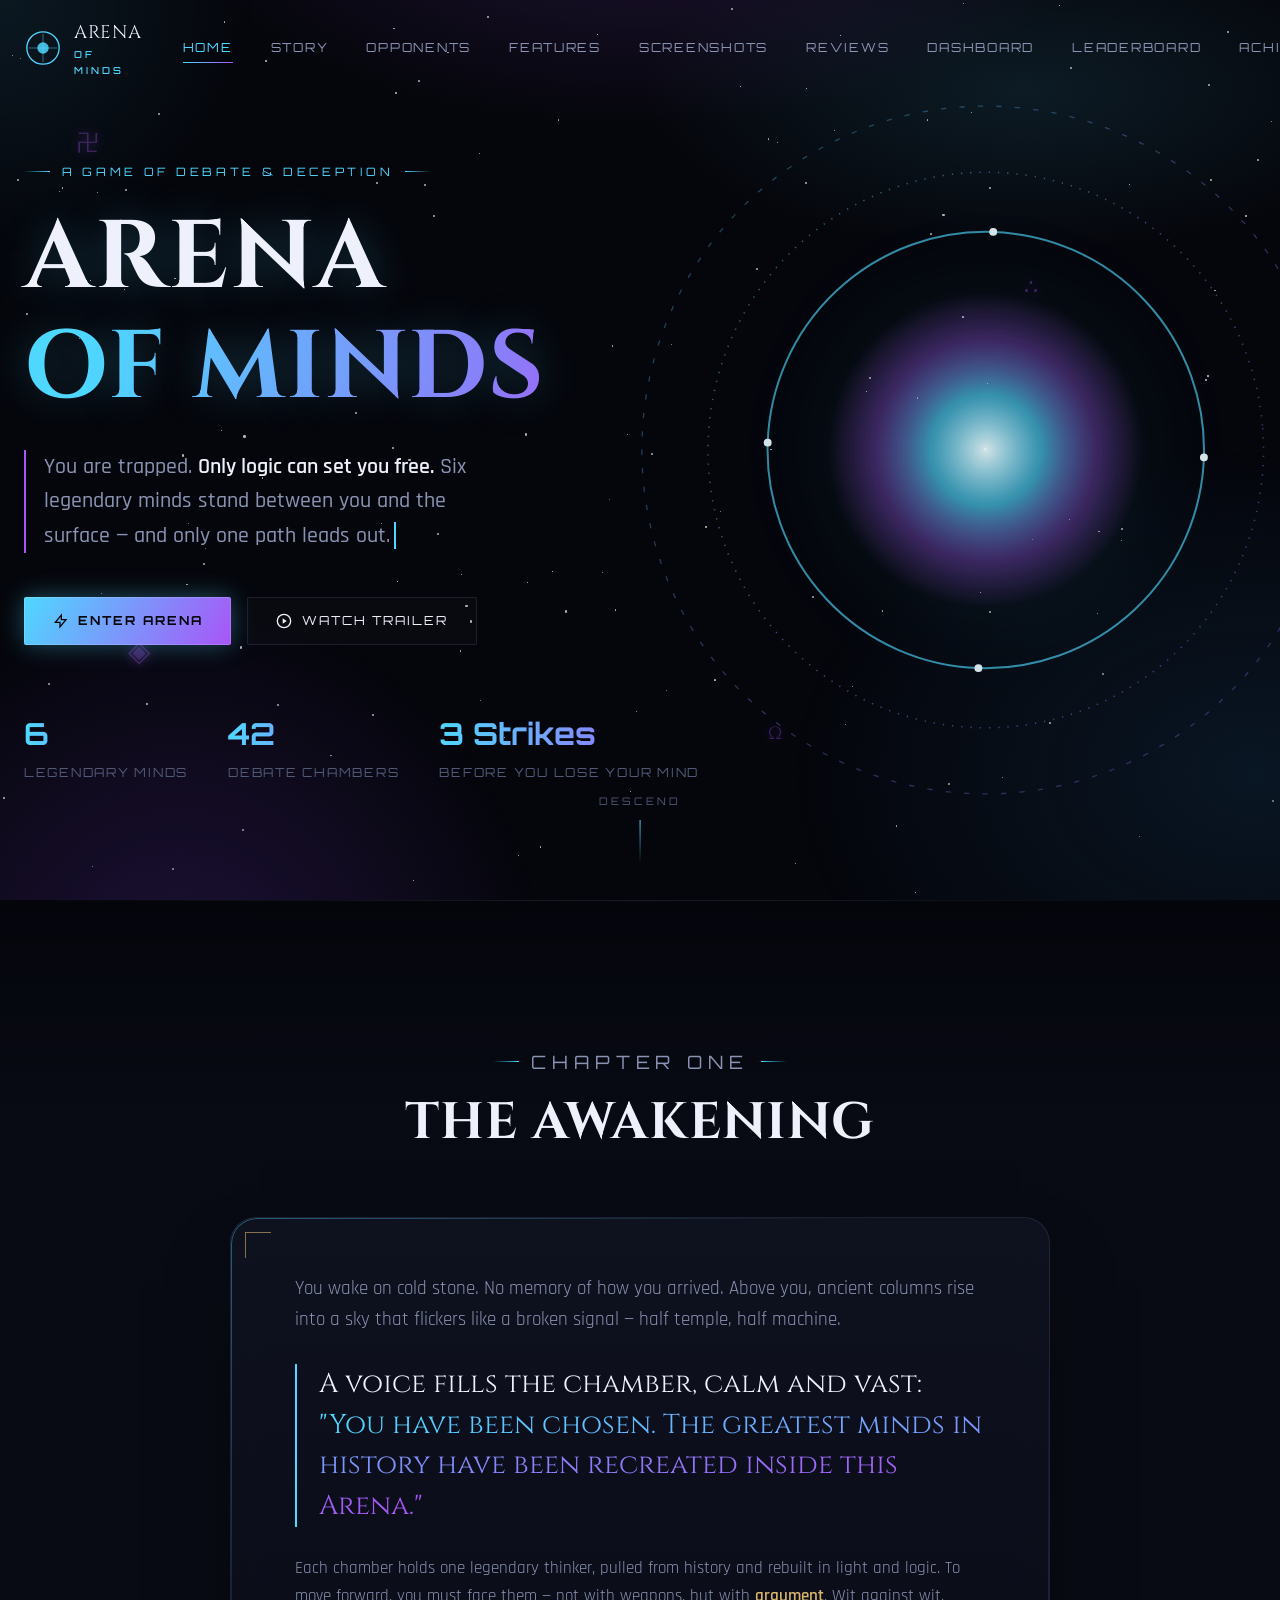
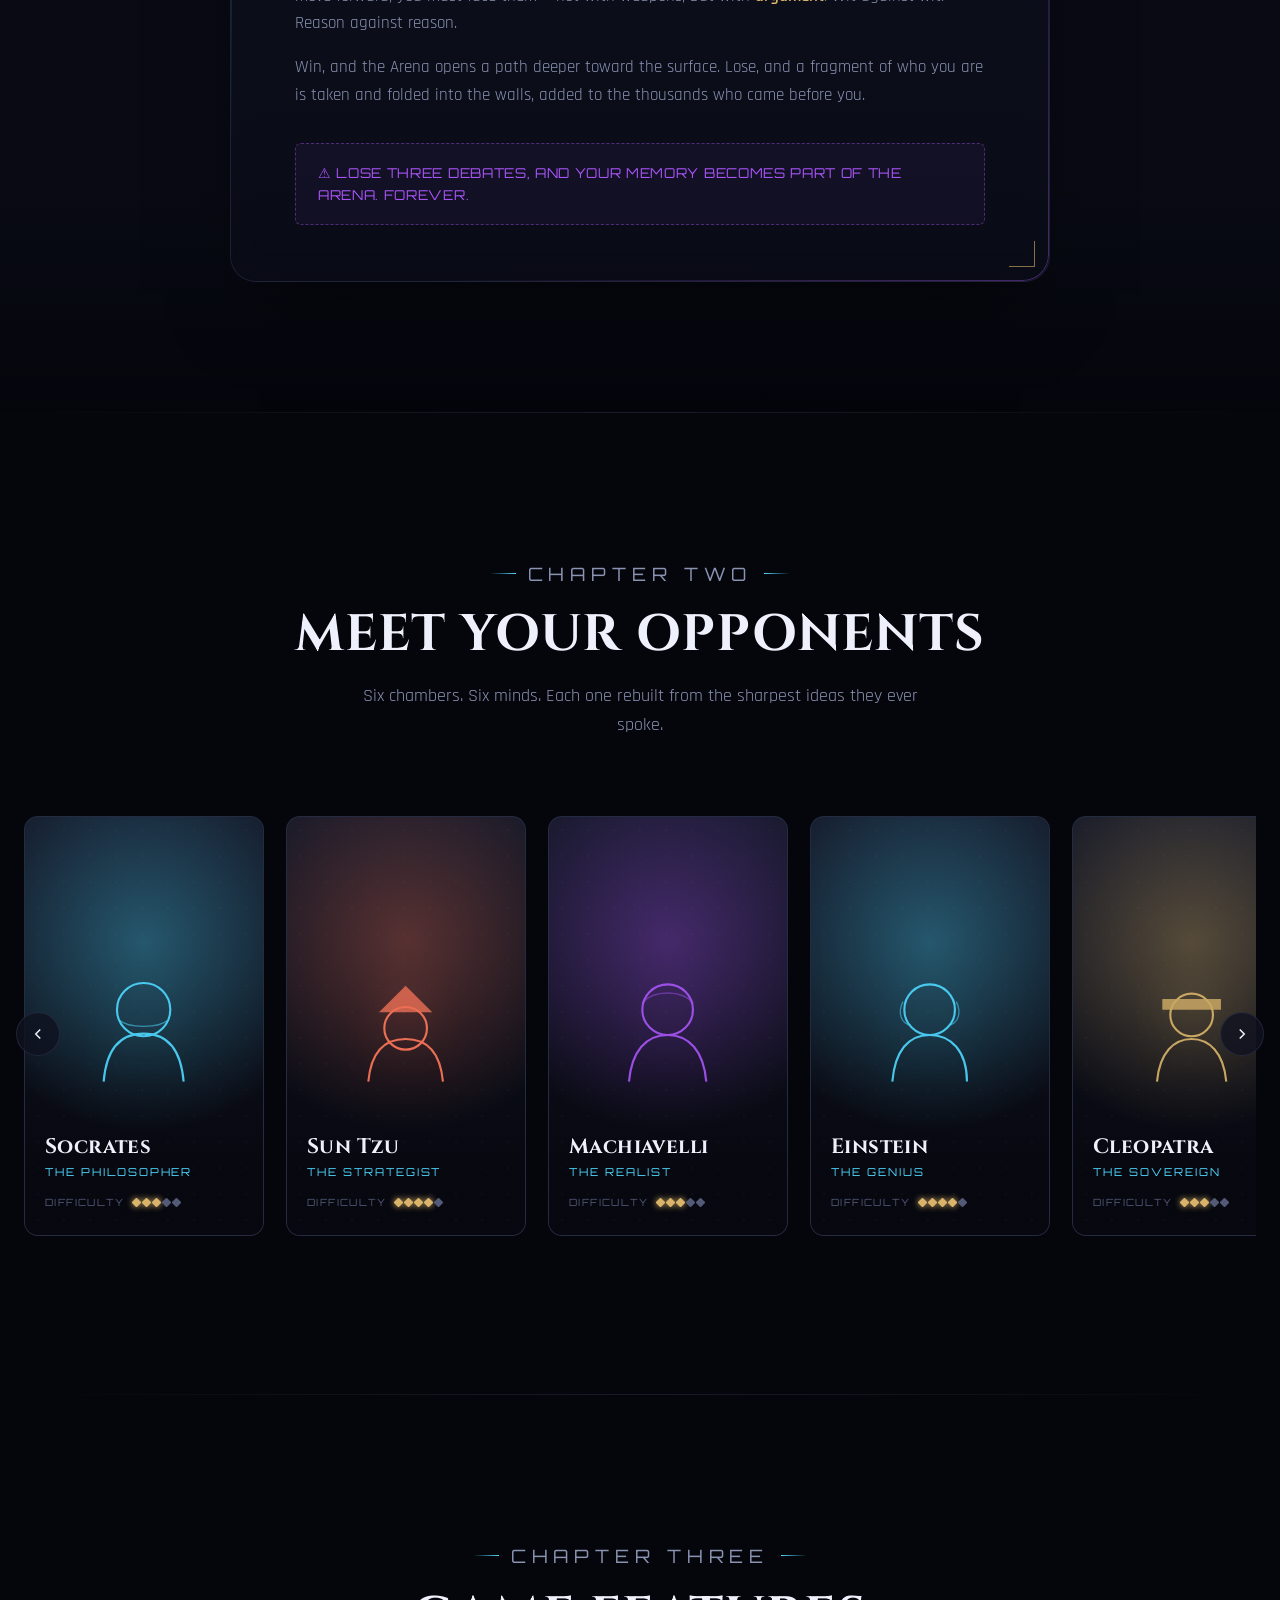
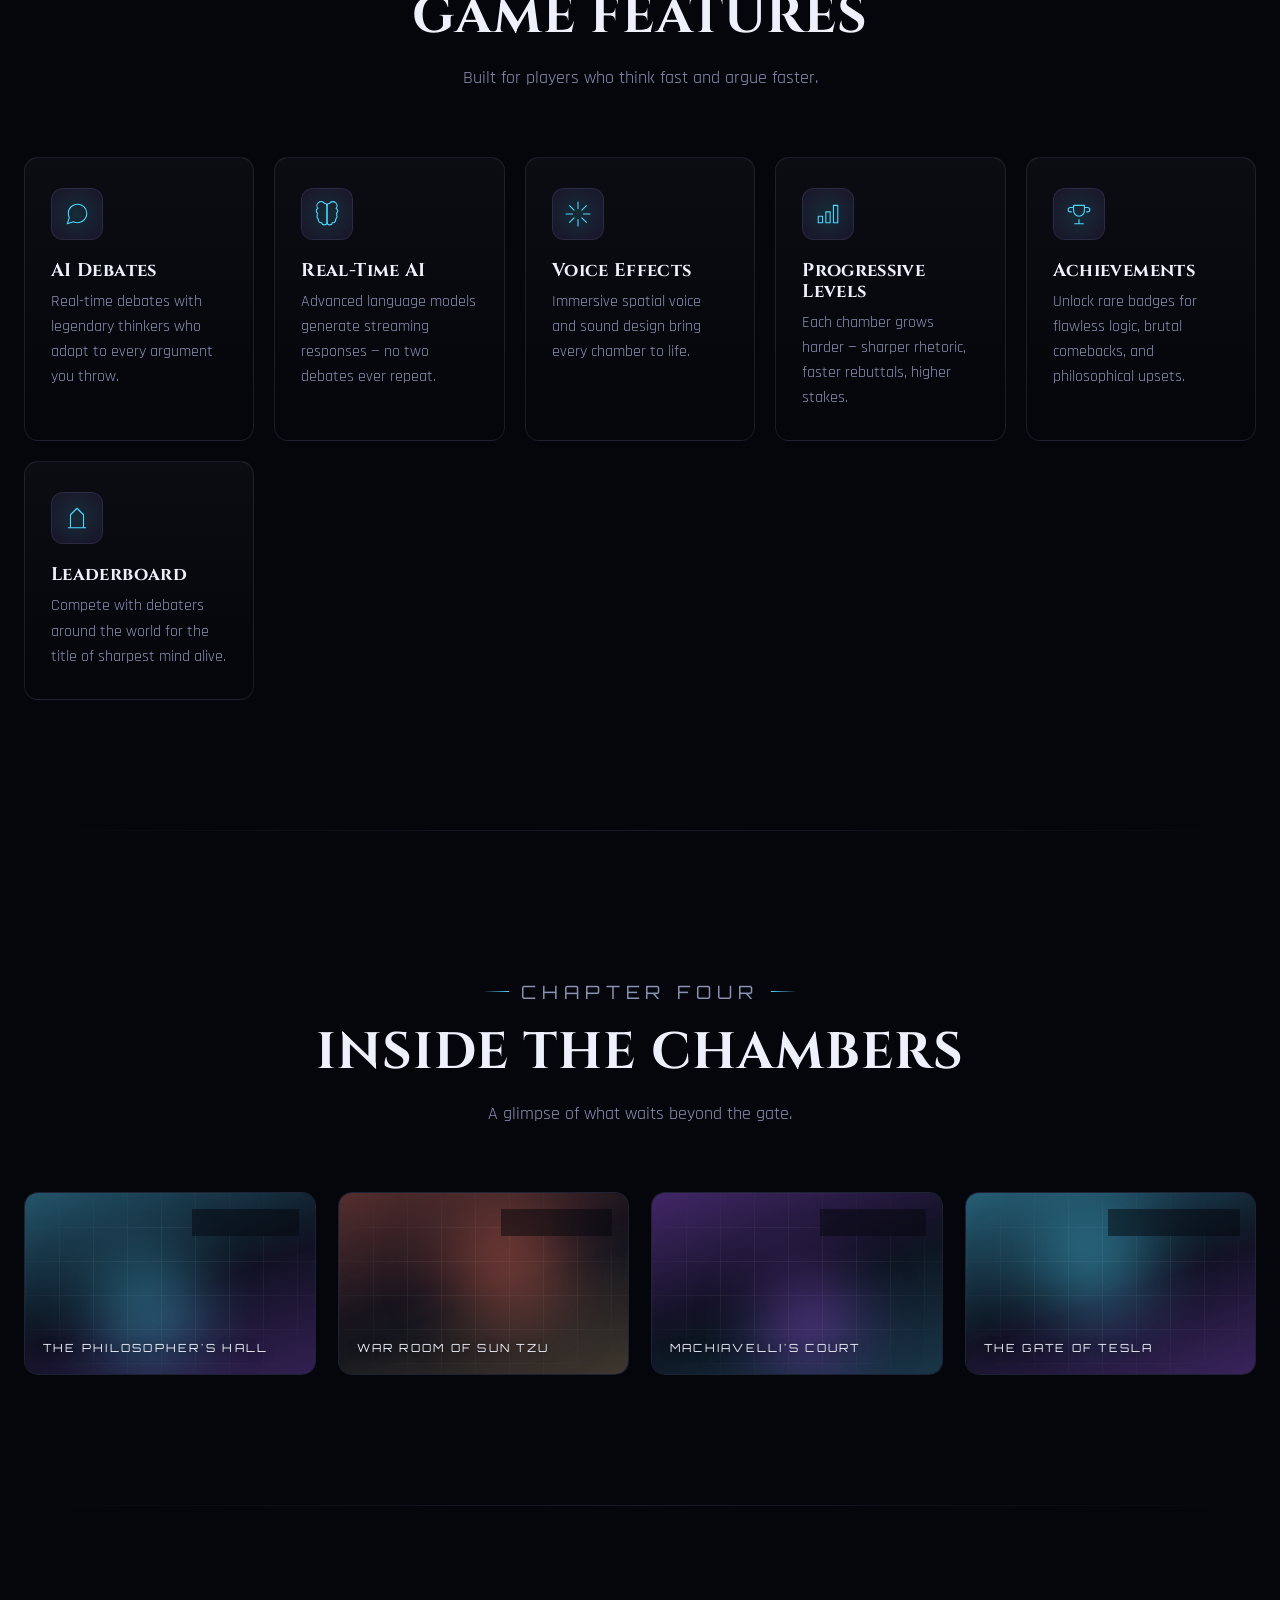
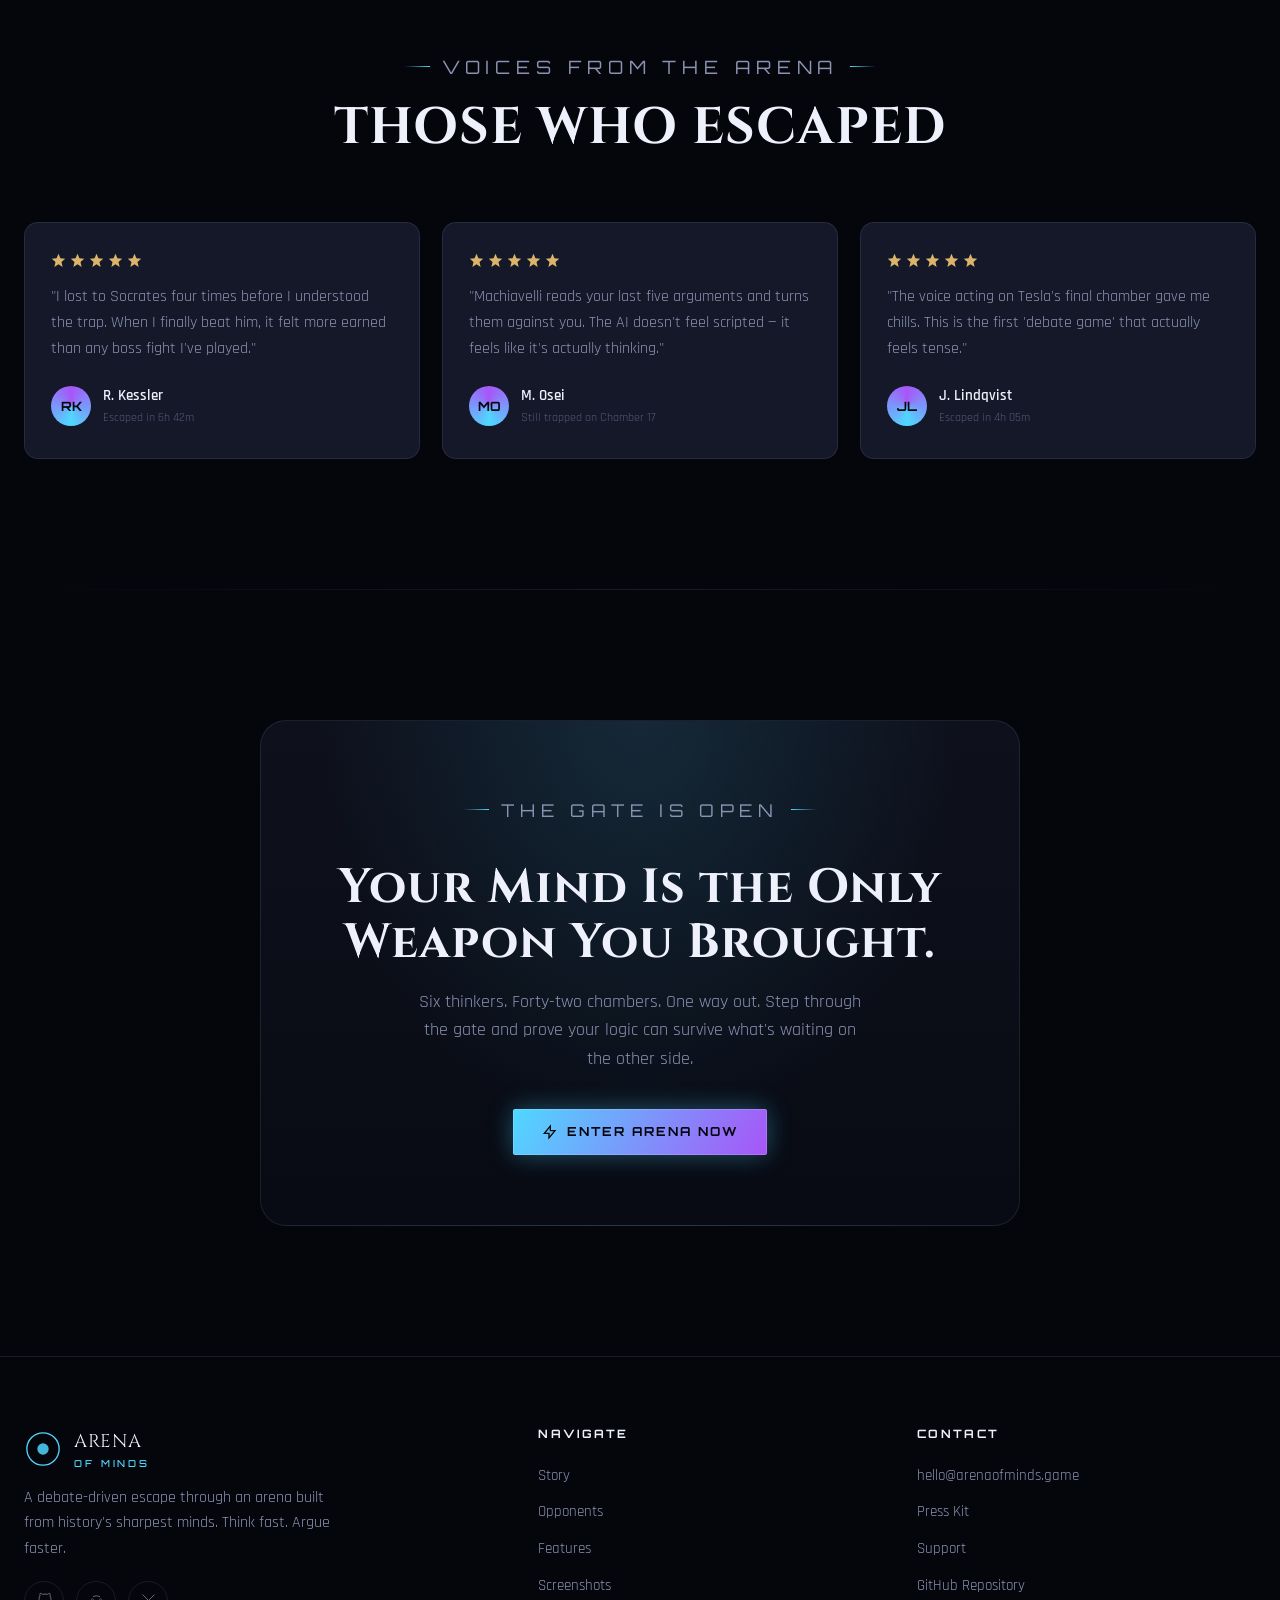
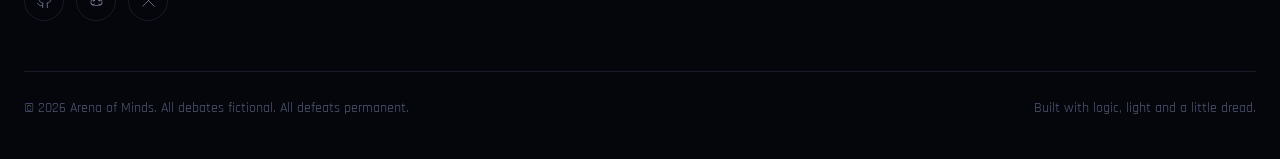
==== index.html @ d0dcb80c "Add files via upload" ====
<!DOCTYPE html>
<html lang="en">
<head>
<meta charset="UTF-8">
<meta name="viewport" content="width=device-width, initial-scale=1.0">
<title>Arena of Minds — You Are Trapped. Only Logic Can Set You Free.</title>
<meta name="description" content="Wake inside an ancient machine. Defeat history's greatest minds in debate, or become part of the Arena forever.">

<!-- ============================= FONTS ============================= -->
<link rel="preconnect" href="https://fonts.googleapis.com">
<link rel="preconnect" href="https://fonts.gstatic.com" crossorigin>
<link href="https://fonts.googleapis.com/css2?family=Cinzel:wght@500;600;700;900&family=Orbitron:wght@500;600;700&family=Rajdhani:wght@400;500;600;700&display=swap" rel="stylesheet">

<style>
/* =========================================================================
   ARENA OF MINDS — DESIGN TOKENS
   Palette:
     --void        #05060c   deepest background, between the stars
     --stone-deep  #0c0f1c   arena stone / panel background
     --stone       #161a2c   raised panel surface
     --blue-neon   #4fd8ff   the "logic" glow — cool, clinical, electric
     --violet-neon #a855f7   the "mind" glow — the thinkers, the unknown
     --gold-relic  #d9b46a   ancient carvings, worn stone, relic light
     --ink-hi      #eef1fb   primary text
     --ink-lo      #8b93b3   secondary text
   Type:
     Display  — Cinzel        (chiseled stone / ancient inscription)
     UI/Label — Orbitron      (arena HUD, terminal, futuristic overlay)
     Body     — Rajdhani      (angular, readable, sci-fi adjacent)
   Signature element: "The Gate" — a layered concentric portal in the hero
   built from rotating conic + radial gradients, ringed with carved runes,
   that visually reappears (smaller, quieter) as a motif across sections.
   ========================================================================= */
:root{
  --void:#05060c;
  --stone-deep:#0b0e1a;
  --stone:#141828;
  --stone-hi:#1c2136;
  --blue-neon:#4fd8ff;
  --blue-dim:#2a6f8a;
  --violet-neon:#a855f7;
  --violet-dim:#5b3080;
  --gold-relic:#d9b46a;
  --ink-hi:#eef1fb;
  --ink-lo:#8b93b3;
  --ink-faint:#525a78;
  --line:rgba(143,159,214,0.14);
  --radius-s:6px;
  --radius-m:14px;
  --radius-l:26px;
  --ease:cubic-bezier(.16,.8,.28,1);
  --font-display:'Cinzel',serif;
  --font-ui:'Orbitron',sans-serif;
  --font-body:'Rajdhani',sans-serif;
}

*,*::before,*::after{box-sizing:border-box;margin:0;padding:0;}
html{scroll-behavior:smooth;}
body{
  background:var(--void);
  color:var(--ink-hi);
  font-family:var(--font-body);
  font-size:18px;
  line-height:1.6;
  overflow-x:hidden;
  -webkit-font-smoothing:antialiased;
  cursor:default;
}
img,svg{display:block;max-width:100%;}
a{color:inherit;text-decoration:none;}
ul{list-style:none;}
button{font-family:inherit;cursor:pointer;border:none;background:none;color:inherit;}
h1,h2,h3,h4{font-family:var(--font-display);font-weight:700;letter-spacing:.02em;line-height:1.15;}
::selection{background:var(--violet-neon);color:var(--void);}

/* Respect reduced motion everywhere */
@media (prefers-reduced-motion: reduce){
  *,*::before,*::after{animation-duration:.001ms !important;animation-iteration-count:1 !important;transition-duration:.001ms !important;scroll-behavior:auto !important;}
}

/* Focus visibility for keyboard nav */
a:focus-visible,button:focus-visible,[tabindex]:focus-visible{
  outline:2px solid var(--blue-neon);
  outline-offset:3px;
  border-radius:4px;
}

.container{width:min(1240px,100% - 48px);margin-inline:auto;}
.eyebrow{
  font-family:var(--font-ui);
  font-size:.72rem;
  letter-spacing:.32em;
  text-transform:uppercase;
  color:var(--blue-neon);
  display:inline-flex;
  align-items:center;
  gap:12px;
}
.eyebrow::before,.eyebrow::after{content:'';width:26px;height:1px;background:linear-gradient(90deg,transparent,var(--blue-neon));}
.eyebrow::after{background:linear-gradient(90deg,var(--blue-neon),transparent);}

.section-head{text-align:center;margin-bottom:64px;}
.section-head h2{font-size:clamp(2rem,4.5vw,3.2rem);margin-top:18px;color:var(--ink-hi);text-transform:uppercase;}
.section-head p{color:var(--ink-lo);max-width:560px;margin:16px auto 0;font-size:1.15rem;}

.glow-text{
  background:linear-gradient(90deg,var(--blue-neon),var(--violet-neon));
  -webkit-background-clip:text;
  background-clip:text;
  color:transparent;
}

/* ===================== AMBIENT BACKGROUND LAYERS ===================== */
#bg-fixed{
  position:fixed;inset:0;z-index:0;pointer-events:none;overflow:hidden;
  background:
    radial-gradient(ellipse 60% 40% at 50% -10%, rgba(168,85,247,.16), transparent 60%),
    radial-gradient(ellipse 50% 30% at 80% 10%, rgba(79,216,255,.10), transparent 60%),
    var(--void);
}
#stars{position:absolute;inset:0;}
.star{position:absolute;background:#fff;border-radius:50%;opacity:.7;animation:twinkle linear infinite;}
@keyframes twinkle{0%,100%{opacity:.15;}50%{opacity:.9;}}

#cursor-glow{
  position:fixed;top:0;left:0;width:520px;height:520px;border-radius:50%;
  background:radial-gradient(circle,rgba(79,216,255,.09),transparent 70%);
  pointer-events:none;z-index:1;transform:translate(-50%,-50%);
  transition:opacity .3s ease;
  will-change:transform;
}

/* Scroll progress bar */
#scroll-progress{
  position:fixed;top:0;left:0;height:3px;width:0%;
  background:linear-gradient(90deg,var(--blue-neon),var(--violet-neon));
  z-index:999;box-shadow:0 0 12px var(--blue-neon);
  transition:width .08s linear;
}

/* ===================== CINEMATIC BOOT INTRO =====================
   Pure-CSS timeline: every line is an absolutely-positioned element
   that fades in / holds / fades out on its own animation-delay, so
   the whole sequence plays without any JS timers. JS only removes
   the scroll-lock once the exit animation finishes. Timeline (s):
     0.3  SYSTEM ONLINE...
     2.2  ARENA INITIALIZING...
     4.1  Searching for worthy challenger...
     6.3  Player Found
     7.8  Loading Consciousness...  (progress bar)
    10.2  WELCOME TO THE ARENA OF MINDS (holds)
    12.0  whole screen fades to reveal the site
   =================================================================*/
#loader{
  position:fixed;inset:0;z-index:1000;background:#000;
  display:flex;align-items:center;justify-content:center;overflow:hidden;
  animation:loader-exit 1.2s ease forwards;
  animation-delay:12s;
}
html.intro-lock,html.intro-lock body{overflow:hidden;height:100%;}

@keyframes loader-exit{
  0%{opacity:1;visibility:visible;}
  99%{visibility:visible;}
  100%{opacity:0;visibility:hidden;pointer-events:none;}
}

/* faint vignette + scanline sweep for atmosphere */
#loader::before{
  content:'';position:absolute;inset:0;
  background:radial-gradient(ellipse 70% 60% at 50% 50%, rgba(79,216,255,.06), transparent 70%);
}
.loader-scanline{
  position:absolute;left:0;right:0;height:2px;top:0;
  background:linear-gradient(90deg,transparent,rgba(79,216,255,.7),transparent);
  animation:scan-sweep 3.4s linear infinite;
  opacity:.55;
}
@keyframes scan-sweep{0%{transform:translateY(-10vh);}100%{transform:translateY(110vh);}}

.boot-sequence{position:relative;width:100%;height:100%;}

.boot-line{
  position:absolute;left:50%;top:50%;
  transform:translate(-50%,-50%);
  margin:0;opacity:0;white-space:nowrap;
  font-family:var(--font-ui);letter-spacing:.22em;text-transform:uppercase;
  font-size:clamp(.8rem,2.4vw,1.05rem);
  color:var(--blue-neon);
  text-shadow:0 0 16px rgba(79,216,255,.65);
  animation:boot-cycle 1.7s ease forwards;
  animation-fill-mode:both;
}
@keyframes boot-cycle{
  0%{opacity:0;transform:translate(-50%,-46%);filter:blur(3px);}
  12%{opacity:1;transform:translate(-50%,-50%);filter:blur(0);}
  82%{opacity:1;transform:translate(-50%,-50%);filter:blur(0);}
  100%{opacity:0;transform:translate(-50%,-54%);filter:blur(3px);}
}
/* first line gets a subtle terminal flicker layered on top */
@keyframes boot-cycle-glitch{
  0%{opacity:0;filter:blur(3px);}
  12%{opacity:1;filter:blur(0);}
  14%{opacity:.4;}
  16%{opacity:1;}
  38%{opacity:1;}
  40%{opacity:.5;}
  42%{opacity:1;}
  82%{opacity:1;}
  100%{opacity:0;filter:blur(3px);}
}

.boot-line.line-1{ animation-name:boot-cycle-glitch; animation-delay:.3s; animation-duration:1.7s; }
.boot-line.line-2{ animation-delay:2.2s; animation-duration:1.7s; }
.boot-line.line-3{ animation-delay:4.1s; animation-duration:2.0s; }
.boot-line.line-4{
  animation-delay:6.3s; animation-duration:1.3s;
  font-family:var(--font-display);letter-spacing:.08em;font-size:clamp(1.1rem,3vw,1.6rem);
  color:var(--ink-hi);text-shadow:0 0 22px rgba(168,85,247,.7);
}
.boot-line.line-5{ animation-delay:7.8s; animation-duration:2.2s; }

.load-bar{
  display:inline-block;width:130px;height:3px;margin-left:16px;vertical-align:middle;
  background:rgba(255,255,255,.08);border-radius:2px;overflow:hidden;position:relative;top:-2px;
}
.load-bar-fill{
  display:block;height:100%;width:0%;
  background:linear-gradient(90deg,var(--blue-neon),var(--violet-neon));
  animation:bar-fill 1.6s ease forwards;animation-delay:8.1s;
}
@keyframes bar-fill{0%{width:0%;}100%{width:100%;}}

.boot-line.line-6{
  animation-name:boot-final;animation-delay:10.2s;animation-duration:1.6s;animation-fill-mode:both;
  font-family:var(--font-display);text-transform:uppercase;
  font-size:clamp(1.3rem,4.4vw,2.4rem);white-space:normal;text-align:center;
  max-width:80vw;letter-spacing:.06em;color:var(--ink-hi);text-shadow:none;
}
.boot-line.line-6 .glow-text{filter:drop-shadow(0 0 18px rgba(168,85,247,.55));}
@keyframes boot-final{
  0%{opacity:0;transform:translate(-50%,-50%) scale(.92);filter:blur(4px);}
  35%{opacity:1;transform:translate(-50%,-50%) scale(1);filter:blur(0);}
  100%{opacity:1;transform:translate(-50%,-50%) scale(1);filter:blur(0);}
}

@media (prefers-reduced-motion: reduce){
  .loader-scanline{display:none;}
  .boot-line{animation:none !important;opacity:0;}
  .boot-line.line-6{opacity:1;transform:translate(-50%,-50%);}
  .load-bar-fill{animation:none;width:100%;}
  #loader{animation:loader-exit .6s ease forwards;animation-delay:1s;}
}

/* ===================== SKIP LINK ===================== */
.skip-link{
  position:absolute;left:-999px;top:0;background:var(--stone);color:var(--ink-hi);
  padding:12px 20px;z-index:1001;border-radius:0 0 8px 0;
}
.skip-link:focus{left:0;}

/* ===================== NAVBAR ===================== */
header{
  position:fixed;top:0;left:0;right:0;z-index:100;
  padding:18px 0;
  transition:background .4s var(--ease), padding .4s var(--ease), border-color .4s var(--ease);
  border-bottom:1px solid transparent;
}
header.scrolled{
  background:rgba(5,6,12,.82);
  backdrop-filter:blur(16px) saturate(140%);
  -webkit-backdrop-filter:blur(16px) saturate(140%);
  padding:12px 0;
  border-bottom:1px solid var(--line);
}
.nav-inner{display:flex;align-items:center;justify-content:space-between;gap:24px;}
.brand{display:flex;align-items:center;gap:12px;font-family:var(--font-display);font-size:1.15rem;letter-spacing:.06em;}
.brand-mark{
  width:38px;height:38px;position:relative;flex:0 0 auto;
}
.brand-mark svg{width:100%;height:100%;}
.brand small{display:block;font-family:var(--font-ui);font-size:.6rem;letter-spacing:.3em;color:var(--blue-neon);font-weight:500;}

.nav-links{display:flex;gap:6px;align-items:center;}
.nav-links a{
  position:relative;font-family:var(--font-ui);font-size:.78rem;letter-spacing:.14em;
  text-transform:uppercase;padding:10px 16px;color:var(--ink-lo);
  transition:color .25s ease;
}
.nav-links a::after{
  content:'';position:absolute;left:16px;right:16px;bottom:5px;height:1px;
  background:linear-gradient(90deg,var(--blue-neon),var(--violet-neon));
  transform:scaleX(0);transform-origin:left;transition:transform .3s var(--ease);
}
.nav-links a:hover,.nav-links a:focus-visible{color:var(--ink-hi);}
.nav-links a:hover::after,.nav-links a:focus-visible::after,.nav-links a.active::after{transform:scaleX(1);}
.nav-links a.active{color:var(--blue-neon);}

.btn{
  position:relative;overflow:hidden;
  font-family:var(--font-ui);font-size:.78rem;letter-spacing:.16em;text-transform:uppercase;
  padding:13px 28px;border-radius:2px;display:inline-flex;align-items:center;gap:10px;
  transition:transform .25s var(--ease), box-shadow .25s var(--ease), border-color .25s var(--ease);
  isolation:isolate;
}
.btn:active{transform:translateY(1px) scale(.98);}
.btn-primary{
  color:var(--void);background:linear-gradient(120deg,var(--blue-neon),var(--violet-neon));
  box-shadow:0 0 24px rgba(79,216,255,.35), 0 0 0 1px rgba(255,255,255,.15) inset;
  font-weight:700;
}
.btn-primary:hover{box-shadow:0 0 40px rgba(168,85,247,.55), 0 0 0 1px rgba(255,255,255,.25) inset;transform:translateY(-2px);}
.btn-ghost{
  color:var(--ink-hi);border:1px solid var(--line);background:rgba(255,255,255,.02);
}
.btn-ghost:hover{border-color:var(--blue-neon);box-shadow:0 0 20px rgba(79,216,255,.18);transform:translateY(-2px);}
.btn-small{padding:9px 18px;font-size:.68rem;}

.nav-cta{display:none;}
@media(min-width:900px){.nav-cta{display:inline-flex;}}

.ripple{position:absolute;border-radius:50%;background:rgba(255,255,255,.45);transform:scale(0);animation:ripple-anim .6s ease-out;pointer-events:none;}
@keyframes ripple-anim{to{transform:scale(3.2);opacity:0;}}

.nav-toggle{
  display:flex;flex-direction:column;gap:5px;padding:8px;z-index:110;
}
.nav-toggle span{width:24px;height:2px;background:var(--ink-hi);transition:transform .3s ease, opacity .3s ease;}
@media(min-width:900px){.nav-toggle{display:none;}}
@media(max-width:899px){
  .nav-links{
    position:fixed;inset:0 0 0 auto;width:min(300px,80%);height:100vh;
    background:rgba(8,10,20,.98);backdrop-filter:blur(20px);
    flex-direction:column;justify-content:center;align-items:flex-start;padding:40px;gap:8px;
    transform:translateX(100%);transition:transform .45s var(--ease);
    border-left:1px solid var(--line);
  }
  .nav-links.open{transform:translateX(0);}
  .nav-links a{font-size:1rem;padding:14px 8px;width:100%;}
  .nav-cta.mobile{display:inline-flex;margin-top:20px;}
}

/* ===================== HERO ===================== */
.hero{
  position:relative;min-height:100vh;display:flex;align-items:center;
  padding:140px 0 100px;overflow:hidden;
}
.hero-bg{position:absolute;inset:0;z-index:0;}
.hero-gate{
  position:absolute;right:-8%;top:50%;transform:translateY(-50%);
  width:min(62vw,900px);aspect-ratio:1/1;opacity:.9;
  filter:drop-shadow(0 0 60px rgba(79,216,255,.25));
}
@media(max-width:1000px){.hero-gate{opacity:.35;right:-30%;}}

.smoke{
  position:absolute;inset:-10% -10%;
  background:
    radial-gradient(ellipse 40% 60% at 20% 100%, rgba(80,40,140,.35), transparent 60%),
    radial-gradient(ellipse 50% 50% at 90% 80%, rgba(20,60,90,.3), transparent 60%);
  animation:smoke-drift 22s ease-in-out infinite alternate;
  z-index:0;
}
@keyframes smoke-drift{0%{transform:translateX(-2%) translateY(0);}100%{transform:translateX(3%) translateY(-2%);}}

.hero-content{position:relative;z-index:2;max-width:680px;}
.hero .eyebrow{margin-bottom:22px;}
.hero h1{
  font-size:clamp(3rem,8vw,6rem);
  text-transform:uppercase;
  color:var(--ink-hi);
  text-shadow:0 0 40px rgba(79,216,255,.25);
}
.hero h1 .line2{
  display:block;
  background:linear-gradient(100deg,var(--blue-neon) 10%,var(--violet-neon) 90%);
  -webkit-background-clip:text;background-clip:text;color:transparent;
}
.hero-sub{
  margin-top:26px;font-size:clamp(1.05rem,2vw,1.35rem);color:var(--ink-lo);
  max-width:460px;font-weight:500;border-left:2px solid var(--violet-neon);padding-left:18px;
}
.hero-sub strong{color:var(--ink-hi);font-weight:600;}
.hero-actions{display:flex;gap:16px;margin-top:44px;flex-wrap:wrap;}

.hero-stats{
  display:flex;gap:40px;margin-top:64px;flex-wrap:wrap;
}
.stat b{
  display:block;font-family:var(--font-ui);font-size:1.9rem;color:var(--ink-hi);
  background:linear-gradient(90deg,var(--blue-neon),var(--violet-neon));
  -webkit-background-clip:text;background-clip:text;color:transparent;
}
.stat span{font-size:.78rem;letter-spacing:.14em;text-transform:uppercase;color:var(--ink-faint);font-family:var(--font-ui);}

.scroll-cue{
  position:absolute;bottom:36px;left:50%;transform:translateX(-50%);z-index:2;
  display:flex;flex-direction:column;align-items:center;gap:10px;color:var(--ink-faint);
  font-family:var(--font-ui);font-size:.65rem;letter-spacing:.3em;text-transform:uppercase;
}
.scroll-cue .rail{width:1px;height:44px;background:linear-gradient(var(--blue-neon),transparent);position:relative;overflow:hidden;}
.scroll-cue .rail::after{content:'';position:absolute;top:-20px;left:0;width:100%;height:20px;background:linear-gradient(var(--ink-hi),transparent);animation:cue-drop 1.8s ease-in-out infinite;}
@keyframes cue-drop{0%{top:-20px;}100%{top:44px;}}

/* Floating rune glyphs */
.rune{
  position:absolute;font-family:var(--font-display);color:var(--violet-neon);
  opacity:.35;font-size:1.4rem;animation:float-rune 9s ease-in-out infinite;pointer-events:none;
  text-shadow:0 0 12px currentColor;
}
@keyframes float-rune{0%,100%{transform:translateY(0) rotate(0deg);}50%{transform:translateY(-22px) rotate(8deg);}}

/* ===================== SECTION SPACING ===================== */
section{position:relative;z-index:1;padding:130px 0;}
.divider{
  width:min(1240px,100% - 48px);margin:0 auto;height:1px;
  background:linear-gradient(90deg,transparent,var(--line),transparent);
}

/* reveal-on-scroll base */
.reveal{opacity:0;transform:translateY(36px);transition:opacity .9s var(--ease), transform .9s var(--ease);}
.reveal.in{opacity:1;transform:translateY(0);}
.reveal-stagger > *{opacity:0;transform:translateY(30px);transition:opacity .7s var(--ease), transform .7s var(--ease);}
.reveal-stagger.in > *{opacity:1;transform:translateY(0);}
.reveal-stagger.in > *:nth-child(1){transition-delay:.05s;}
.reveal-stagger.in > *:nth-child(2){transition-delay:.12s;}
.reveal-stagger.in > *:nth-child(3){transition-delay:.19s;}
.reveal-stagger.in > *:nth-child(4){transition-delay:.26s;}
.reveal-stagger.in > *:nth-child(5){transition-delay:.33s;}
.reveal-stagger.in > *:nth-child(6){transition-delay:.40s;}

/* ===================== STORY SECTION ===================== */
.story-section{background:linear-gradient(180deg,transparent,rgba(11,14,26,.6) 20%,rgba(11,14,26,.6) 80%,transparent);}
.story-grid{display:grid;grid-template-columns:1fr;gap:0;}
.story-panel{
  position:relative;max-width:820px;margin:0 auto;padding:56px clamp(24px,5vw,72px);
  background:linear-gradient(180deg,rgba(20,24,40,.55),rgba(11,14,26,.55));
  border:1px solid var(--line);border-radius:var(--radius-l);
  backdrop-filter:blur(18px);
  box-shadow:0 40px 80px -30px rgba(0,0,0,.6);
}
.story-panel::before{
  content:'';position:absolute;inset:0;border-radius:inherit;padding:1px;
  background:linear-gradient(140deg,rgba(79,216,255,.4),transparent 40%,transparent 60%,rgba(168,85,247,.4));
  -webkit-mask:linear-gradient(#fff 0 0) content-box,linear-gradient(#fff 0 0);
  -webkit-mask-composite:xor;mask-composite:exclude;
  pointer-events:none;
}
.story-corner{position:absolute;width:26px;height:26px;border:1px solid var(--gold-relic);opacity:.6;}
.story-corner.tl{top:14px;left:14px;border-right:none;border-bottom:none;}
.story-corner.br{bottom:14px;right:14px;border-left:none;border-top:none;}

.story-lede{font-size:1.2rem;color:var(--ink-lo);margin-bottom:28px;}
.story-voice{
  font-family:var(--font-display);font-size:clamp(1.3rem,2.6vw,1.7rem);line-height:1.5;
  color:var(--ink-hi);margin:28px 0;padding-left:22px;border-left:2px solid var(--blue-neon);
}
.story-voice em{
  font-style:normal;
  background:linear-gradient(90deg,var(--blue-neon),var(--violet-neon));
  -webkit-background-clip:text;background-clip:text;color:transparent;
}
.story-body p{color:var(--ink-lo);margin-bottom:16px;font-size:1.08rem;}
.story-body strong{color:var(--gold-relic);font-weight:600;}
.story-warning{
  margin-top:34px;padding:18px 22px;border:1px dashed rgba(168,85,247,.4);
  border-radius:var(--radius-s);color:var(--violet-neon);font-family:var(--font-ui);
  font-size:.85rem;letter-spacing:.05em;background:rgba(168,85,247,.06);
}

/* Typing effect target */
#typed-line{border-right:2px solid var(--blue-neon);padding-right:4px;animation:blink-caret .9s step-end infinite;}
@keyframes blink-caret{50%{border-color:transparent;}}

/* ===================== OPPONENTS SECTION ===================== */
.opponents-carousel-wrap{position:relative;}
.opponents-track{
  display:grid;grid-auto-flow:column;grid-auto-columns:minmax(240px,1fr);
  gap:22px;overflow-x:auto;padding:12px 4px 28px;scroll-snap-type:x proximity;
  scrollbar-width:thin;scrollbar-color:var(--violet-dim) transparent;
}
.opponents-track::-webkit-scrollbar{height:6px;}
.opponents-track::-webkit-scrollbar-thumb{background:var(--violet-dim);border-radius:4px;}

.opp-card{
  scroll-snap-align:start;
  position:relative;border-radius:var(--radius-m);overflow:hidden;
  background:var(--stone);border:1px solid var(--line);
  transition:transform .45s var(--ease), border-color .45s ease, box-shadow .45s ease;
  min-height:420px;display:flex;flex-direction:column;justify-content:flex-end;
}
.opp-card:hover,.opp-card:focus-within{
  transform:translateY(-10px);
  border-color:rgba(79,216,255,.5);
  box-shadow:0 30px 60px -20px rgba(79,216,255,.25);
}
.opp-portrait{
  position:absolute;inset:0;
  display:flex;align-items:center;justify-content:center;
  background:
    radial-gradient(circle at 50% 30%, var(--pc1,rgba(79,216,255,.25)), transparent 60%),
    linear-gradient(180deg,rgba(20,24,40,.2),rgba(6,7,14,.95) 85%);
}
.opp-portrait svg{width:56%;opacity:.9;filter:drop-shadow(0 0 22px var(--pc1,rgba(79,216,255,.4)));transition:transform .5s var(--ease);}
.opp-card:hover .opp-portrait svg{transform:scale(1.06) translateY(-4px);}
.opp-portrait::after{
  content:'';position:absolute;inset:0;
  background-image:radial-gradient(circle,rgba(255,255,255,.5) 1px,transparent 1.4px);
  background-size:26px 26px;opacity:.05;
}
.opp-info{position:relative;z-index:2;padding:22px 20px 24px;}
.opp-name{font-family:var(--font-display);font-size:1.3rem;color:var(--ink-hi);}
.opp-title{font-family:var(--font-ui);font-size:.68rem;letter-spacing:.18em;text-transform:uppercase;color:var(--blue-neon);margin-top:4px;}
.opp-diff{display:flex;align-items:center;gap:8px;margin-top:14px;font-family:var(--font-ui);font-size:.62rem;letter-spacing:.14em;color:var(--ink-faint);}
.opp-stars{display:flex;gap:3px;}
.opp-stars i{width:7px;height:7px;border-radius:1px;background:var(--ink-faint);transform:rotate(45deg);}
.opp-stars i.filled{background:var(--gold-relic);box-shadow:0 0 6px var(--gold-relic);}
.opp-quote{
  position:absolute;inset:0;z-index:3;padding:22px;display:flex;align-items:flex-end;
  background:linear-gradient(0deg,rgba(5,6,12,.94),rgba(5,6,12,.5) 55%,transparent);
  opacity:0;transition:opacity .4s ease;font-size:.92rem;color:var(--ink-lo);font-style:italic;
}
.opp-card:hover .opp-quote,.opp-card:focus-within .opp-quote{opacity:1;}

.carousel-btn{
  position:absolute;top:50%;transform:translateY(-50%);z-index:5;
  width:44px;height:44px;border-radius:50%;background:rgba(15,18,32,.8);
  border:1px solid var(--line);display:flex;align-items:center;justify-content:center;
  transition:background .25s ease,border-color .25s ease;
}
.carousel-btn:hover{border-color:var(--blue-neon);background:rgba(20,24,40,.95);}
.carousel-btn.prev{left:-8px;}
.carousel-btn.next{right:-8px;}
@media(max-width:720px){.carousel-btn{display:none;}}

/* ===================== FEATURES ===================== */
.features-grid{display:grid;grid-template-columns:repeat(auto-fit,minmax(230px,1fr));gap:20px;}
.feature-card{
  padding:30px 26px;border-radius:var(--radius-m);background:linear-gradient(180deg,rgba(255,255,255,.03),rgba(255,255,255,0));
  border:1px solid var(--line);position:relative;overflow:hidden;
  transition:transform .4s var(--ease), border-color .4s ease;
}
.feature-card:hover{transform:translateY(-6px);border-color:rgba(168,85,247,.45);}
.feature-card::before{
  content:'';position:absolute;top:-40%;left:-20%;width:60%;height:180%;
  background:linear-gradient(120deg,transparent,rgba(79,216,255,.08),transparent);
  transform:rotate(20deg) translateX(-120%);transition:transform .7s ease;
}
.feature-card:hover::before{transform:rotate(20deg) translateX(60%);}
.feature-icon{
  width:52px;height:52px;border-radius:12px;display:flex;align-items:center;justify-content:center;
  background:radial-gradient(circle,rgba(79,216,255,.16),rgba(168,85,247,.1));
  border:1px solid var(--line);margin-bottom:20px;
}
.feature-icon svg{width:26px;height:26px;stroke:var(--blue-neon);}
.feature-card h3{font-size:1.15rem;color:var(--ink-hi);margin-bottom:8px;font-family:var(--font-display);}
.feature-card p{color:var(--ink-lo);font-size:.98rem;}

/* ===================== SCREENSHOTS ===================== */
.screens-grid{display:grid;grid-template-columns:repeat(auto-fit,minmax(280px,1fr));gap:22px;}
.screen{
  position:relative;aspect-ratio:16/10;border-radius:var(--radius-m);overflow:hidden;
  border:1px solid var(--line);background:var(--stone-deep);
  transition:transform .5s var(--ease);
}
.screen:hover{transform:scale(1.02);}
.screen-fill{
  position:absolute;inset:0;
  background:
    linear-gradient(160deg,var(--sc1,rgba(79,216,255,.3)),transparent 55%),
    linear-gradient(-20deg,var(--sc2,rgba(168,85,247,.3)),transparent 55%),
    var(--stone-deep);
}
.screen-grid-lines{
  position:absolute;inset:0;
  background-image:linear-gradient(rgba(255,255,255,.05) 1px,transparent 1px),linear-gradient(90deg,rgba(255,255,255,.05) 1px,transparent 1px);
  background-size:34px 34px;
  mask-image:radial-gradient(ellipse at center, black 40%, transparent 90%);
}
.screen-glow{position:absolute;border-radius:50%;filter:blur(30px);opacity:.55;animation:pulse-glow 5s ease-in-out infinite;}
@keyframes pulse-glow{0%,100%{opacity:.35;transform:scale(1);}50%{opacity:.65;transform:scale(1.15);}}
.screen-label{
  position:absolute;bottom:16px;left:18px;z-index:2;font-family:var(--font-ui);
  font-size:.7rem;letter-spacing:.2em;text-transform:uppercase;color:var(--ink-hi);
  text-shadow:0 2px 10px rgba(0,0,0,.6);
}
.screen-tag{
  position:absolute;top:16px;right:16px;z-index:2;font-family:var(--font-ui);font-size:.62rem;
  letter-spacing:.14em;color:var(--blue-neon);border:1px solid rgba(79,216,255,.4);
  padding:4px 9px;border-radius:20px;background:rgba(5,6,12,.5);backdrop-filter:blur(6px);
}
.screen-play{
  position:absolute;inset:0;display:flex;align-items:center;justify-content:center;z-index:2;
  opacity:0;transition:opacity .3s ease;
}
.screen:hover .screen-play{opacity:1;}
.screen-play span{
  width:56px;height:56px;border-radius:50%;border:1px solid rgba(255,255,255,.4);
  display:flex;align-items:center;justify-content:center;backdrop-filter:blur(4px);
  background:rgba(5,6,12,.4);
}

/* ===================== TESTIMONIALS ===================== */
.testi-grid{display:grid;grid-template-columns:repeat(auto-fit,minmax(280px,1fr));gap:22px;}
.testi-card{
  padding:30px 26px;border-radius:var(--radius-m);background:var(--stone);
  border:1px solid var(--line);position:relative;
}
.testi-stars{display:flex;gap:4px;margin-bottom:16px;}
.testi-stars svg{width:15px;height:15px;fill:var(--gold-relic);}
.testi-card p{color:var(--ink-lo);font-size:1.02rem;margin-bottom:22px;}
.testi-person{display:flex;align-items:center;gap:12px;}
.testi-avatar{
  width:40px;height:40px;border-radius:50%;flex:0 0 auto;
  background:conic-gradient(from 180deg,var(--blue-neon),var(--violet-neon),var(--blue-neon));
  display:flex;align-items:center;justify-content:center;font-family:var(--font-ui);font-weight:700;font-size:.8rem;color:var(--void);
}
.testi-name{font-size:.94rem;color:var(--ink-hi);font-weight:600;}
.testi-role{font-size:.78rem;color:var(--ink-faint);}

/* ===================== FINAL CTA ===================== */
.final-cta{text-align:center;position:relative;}
.final-cta-panel{
  max-width:760px;margin:0 auto;padding:70px 40px;border-radius:var(--radius-l);
  background:radial-gradient(ellipse at 50% 0%,rgba(79,216,255,.12),transparent 60%),linear-gradient(180deg,rgba(20,24,40,.6),rgba(11,14,26,.6));
  border:1px solid var(--line);position:relative;overflow:hidden;
}
.final-cta-panel h2{font-size:clamp(2rem,5vw,3rem);margin-bottom:18px;}
.final-cta-panel p{color:var(--ink-lo);max-width:460px;margin:0 auto 36px;font-size:1.1rem;}

/* ===================== FOOTER ===================== */
footer{padding:70px 0 40px;border-top:1px solid var(--line);position:relative;z-index:1;}
.footer-grid{display:grid;grid-template-columns:1.4fr 1fr 1fr;gap:40px;margin-bottom:50px;}
@media(max-width:760px){.footer-grid{grid-template-columns:1fr;}}
.footer-brand p{color:var(--ink-lo);margin-top:14px;max-width:320px;font-size:.98rem;}
.footer-col h4{font-family:var(--font-ui);font-size:.72rem;letter-spacing:.2em;text-transform:uppercase;color:var(--ink-hi);margin-bottom:18px;}
.footer-col a{display:block;color:var(--ink-lo);padding:6px 0;font-size:.96rem;transition:color .2s ease,transform .2s ease;}
.footer-col a:hover{color:var(--blue-neon);transform:translateX(4px);}
.social-row{display:flex;gap:12px;margin-top:20px;}
.social-icon{
  width:40px;height:40px;border-radius:50%;border:1px solid var(--line);
  display:flex;align-items:center;justify-content:center;transition:border-color .25s ease,transform .25s ease,box-shadow .25s ease;
}
.social-icon svg{width:17px;height:17px;stroke:var(--ink-lo);transition:stroke .25s ease;}
.social-icon:hover{border-color:var(--blue-neon);transform:translateY(-3px);box-shadow:0 8px 20px -6px rgba(79,216,255,.4);}
.social-icon:hover svg{stroke:var(--blue-neon);}
.footer-bottom{
  display:flex;justify-content:space-between;align-items:center;flex-wrap:wrap;gap:14px;
  padding-top:26px;border-top:1px solid var(--line);color:var(--ink-faint);font-size:.85rem;
}

/* ===================== BACK TO TOP ===================== */
#back-to-top{
  position:fixed;bottom:28px;right:28px;z-index:90;width:48px;height:48px;border-radius:50%;
  background:rgba(15,18,32,.85);border:1px solid var(--line);backdrop-filter:blur(10px);
  display:flex;align-items:center;justify-content:center;
  opacity:0;visibility:hidden;transform:translateY(10px);
  transition:opacity .3s ease,transform .3s ease,visibility .3s ease,border-color .3s ease;
}
#back-to-top.show{opacity:1;visibility:visible;transform:translateY(0);}
#back-to-top:hover{border-color:var(--blue-neon);box-shadow:0 0 20px rgba(79,216,255,.3);}
#back-to-top svg{width:18px;height:18px;stroke:var(--ink-hi);}

/* utility */
.sr-only{position:absolute;width:1px;height:1px;overflow:hidden;clip:rect(0 0 0 0);white-space:nowrap;}
@media(max-width:600px){
  section{padding:90px 0;}
  .hero{padding-top:120px;}
}
</style>
</head>
<body>

<a href="#main" class="skip-link">Skip to content</a>

<!-- ============================= LOADER ============================= -->
<div id="loader">
  <span class="sr-only" role="status">Loading, please wait. Entering Arena of Minds.</span>
  <div class="loader-scanline" aria-hidden="true"></div>
  <div class="boot-sequence" aria-hidden="true">
    <p class="boot-line line-1">System Online<span>...</span></p>
    <p class="boot-line line-2">Arena Initializing<span>...</span></p>
    <p class="boot-line line-3">Searching for worthy challenger<span>...</span></p>
    <p class="boot-line line-4">Player Found</p>
    <p class="boot-line line-5">Loading Consciousness<span>...</span><span class="load-bar"><span class="load-bar-fill"></span></span></p>
    <p class="boot-line line-6">Welcome to the <span class="glow-text">Arena of Minds</span></p>
  </div>
</div>

<div id="scroll-progress"></div>
<div id="cursor-glow" aria-hidden="true"></div>

<!-- ============================= FIXED BACKGROUND ============================= -->
<div id="bg-fixed" aria-hidden="true">
  <div id="stars"></div>
</div>

<!-- ============================= HEADER / NAV ============================= -->
<header id="site-header">
  <div class="container nav-inner">
    <a href="#top" class="brand" aria-label="Arena of Minds — home">
      <span class="brand-mark" aria-hidden="true">
        <svg viewBox="0 0 40 40" fill="none">
          <circle cx="20" cy="20" r="17" stroke="url(#g1)" stroke-width="1.4"/>
          <path d="M20 5 L20 35 M5 20 L35 20" stroke="url(#g1)" stroke-width="1" opacity=".5"/>
          <circle cx="20" cy="20" r="6" fill="url(#g1)" opacity=".85"/>
          <defs>
            <linearGradient id="g1" x1="0" y1="0" x2="40" y2="40">
              <stop offset="0" stop-color="#4fd8ff"/>
              <stop offset="1" stop-color="#a855f7"/>
            </linearGradient>
          </defs>
        </svg>
      </span>
      <span>ARENA <small>OF MINDS</small></span>
    </a>

    <nav class="nav-links" id="nav-links" aria-label="Primary">
      <a href="#home" class="active">Home</a>
      <a href="#story">Story</a>
      <a href="#opponents">Opponents</a>
      <a href="#features">Features</a>
      <a href="#screenshots">Screenshots</a>
      <a href="#testimonials">Reviews</a>
      <a href="dashboard.html">Dashboard</a>
      <a href="leaderboard.html">Leaderboard</a>
      <a href="achievements.html">Achievements</a>
      <a href="settings.html">Settings</a>
      <a href="debate-room.html" class="btn btn-primary btn-small nav-cta mobile" data-ripple>Enter Arena</a>
    </nav>

    <a href="debate-room.html" class="btn btn-primary btn-small nav-cta" data-ripple>Enter Arena</a>
    <button class="nav-toggle" id="nav-toggle" aria-label="Toggle menu" aria-expanded="false" aria-controls="nav-links">
      <span></span><span></span><span></span>
    </button>
  </div>
</header>

<main id="main">

<!-- ============================= HERO ============================= -->
<section class="hero" id="home" aria-label="Introduction">
  <div class="smoke" aria-hidden="true"></div>
  <div class="hero-bg" aria-hidden="true">
    <svg class="hero-gate" viewBox="0 0 600 600" fill="none" role="presentation">
      <defs>
        <radialGradient id="gateGlow" cx="50%" cy="50%" r="50%">
          <stop offset="0%" stop-color="#eafcff" stop-opacity="1"/>
          <stop offset="35%" stop-color="#4fd8ff" stop-opacity=".7"/>
          <stop offset="70%" stop-color="#a855f7" stop-opacity=".35"/>
          <stop offset="100%" stop-color="#a855f7" stop-opacity="0"/>
        </radialGradient>
        <linearGradient id="ringGrad" x1="0" y1="0" x2="1" y2="1">
          <stop offset="0" stop-color="#4fd8ff"/>
          <stop offset="1" stop-color="#a855f7"/>
        </linearGradient>
      </defs>
      <circle cx="300" cy="300" r="120" fill="url(#gateGlow)"/>
      <g id="ring-outer" style="transform-origin:300px 300px;">
        <circle cx="300" cy="300" r="260" stroke="url(#ringGrad)" stroke-width="1" opacity=".35" stroke-dasharray="4 10"/>
      </g>
      <g id="ring-mid" style="transform-origin:300px 300px;">
        <circle cx="300" cy="300" r="210" stroke="url(#ringGrad)" stroke-width="1.2" opacity=".5" stroke-dasharray="1 6"/>
      </g>
      <g id="ring-inner" style="transform-origin:300px 300px;">
        <circle cx="300" cy="300" r="165" stroke="var(--blue-neon)" stroke-width="1.5" opacity=".7"/>
        <circle cx="300" cy="135" r="3" fill="#eafcff"/>
        <circle cx="300" cy="465" r="3" fill="#eafcff"/>
        <circle cx="135" cy="300" r="3" fill="#eafcff"/>
        <circle cx="465" cy="300" r="3" fill="#eafcff"/>
      </g>
    </svg>

    <span class="rune" style="top:14%;left:6%;animation-delay:0s;">卍</span>
    <span class="rune" style="top:70%;left:10%;animation-delay:2s;font-size:1.8rem;">◈</span>
    <span class="rune" style="top:30%;left:80%;animation-delay:4s;">∴</span>
    <span class="rune" style="top:80%;left:60%;animation-delay:1s;font-size:1.1rem;">Ω</span>
  </div>

  <div class="container">
    <div class="hero-content reveal in">
      <p class="eyebrow">A Game of Debate &amp; Deception</p>
      <h1>ARENA<span class="line2">OF MINDS</span></h1>
      <p class="hero-sub">You are trapped. <strong>Only logic can set you free.</strong> Six legendary minds stand between you and the surface — <span id="typed-line"></span></p>

      <div class="hero-actions">
        <a href="debate-room.html" class="btn btn-primary" data-ripple>
          <svg width="16" height="16" viewBox="0 0 24 24" fill="none" stroke="currentColor" stroke-width="2" aria-hidden="true"><path d="M14 3v7h7l-9 11v-7H5l9-11z"/></svg>
          Enter Arena
        </a>
        <a href="#trailer" class="btn btn-ghost" data-ripple id="trailer-btn">
          <svg width="16" height="16" viewBox="0 0 24 24" fill="none" stroke="currentColor" stroke-width="2" aria-hidden="true"><circle cx="12" cy="12" r="10"/><polygon points="10 8 16 12 10 16 10 8" fill="currentColor" stroke="none"/></svg>
          Watch Trailer
        </a>
      </div>

      <div class="hero-stats" aria-label="Game statistics">
        <div class="stat"><b data-count="6">0</b><span>Legendary Minds</span></div>
        <div class="stat"><b data-count="42">0</b><span>Debate Chambers</span></div>
        <div class="stat"><b data-count="3" data-suffix=" Strikes">0</b><span>Before You Lose Your Mind</span></div>
      </div>
    </div>
  </div>

  <div class="scroll-cue" aria-hidden="true"><span>Descend</span><span class="rail"></span></div>
</section>

<div class="divider" aria-hidden="true"></div>

<!-- ============================= STORY ============================= -->
<section id="story" class="story-section" aria-labelledby="story-heading">
  <div class="container">
    <div class="section-head reveal">
      <p class="eyebrow">Chapter One</p>
      <h2 id="story-heading">The Awakening</h2>
    </div>

    <div class="story-grid reveal">
      <div class="story-panel">
        <span class="story-corner tl" aria-hidden="true"></span>
        <span class="story-corner br" aria-hidden="true"></span>

        <p class="story-lede">You wake on cold stone. No memory of how you arrived. Above you, ancient columns rise into a sky that flickers like a broken signal — half temple, half machine.</p>

        <p class="story-voice">A voice fills the chamber, calm and vast: <em>"You have been chosen. The greatest minds in history have been recreated inside this Arena."</em></p>

        <div class="story-body">
          <p>Each chamber holds one legendary thinker, pulled from history and rebuilt in light and logic. To move forward, you must face them — not with weapons, but with <strong>argument</strong>. Wit against wit. Reason against reason.</p>
          <p>Win, and the Arena opens a path deeper toward the surface. Lose, and a fragment of who you are is taken and folded into the walls, added to the thousands who came before you.</p>
        </div>

        <p class="story-warning">⚠ LOSE THREE DEBATES, AND YOUR MEMORY BECOMES PART OF THE ARENA. FOREVER.</p>
      </div>
    </div>
  </div>
</section>

<div class="divider" aria-hidden="true"></div>

<!-- ============================= OPPONENTS ============================= -->
<section id="opponents" aria-labelledby="opponents-heading">
  <div class="container">
    <div class="section-head reveal">
      <p class="eyebrow">Chapter Two</p>
      <h2 id="opponents-heading">Meet Your Opponents</h2>
      <p>Six chambers. Six minds. Each one rebuilt from the sharpest ideas they ever spoke.</p>
    </div>

    <div class="opponents-carousel-wrap reveal">
      <button class="carousel-btn prev" id="carousel-prev" aria-label="Scroll opponents left">
        <svg width="18" height="18" viewBox="0 0 24 24" fill="none" stroke="currentColor" stroke-width="2"><path d="M15 18l-6-6 6-6"/></svg>
      </button>

      <div class="opponents-track" id="opponents-track" tabindex="0" role="list" aria-label="Opponent roster">
        <!-- Card 1: Socrates -->
        <article class="opp-card" role="listitem" style="--pc1:rgba(79,216,255,.35)">
          <div class="opp-portrait" aria-hidden="true">
            <svg viewBox="0 0 100 100"><circle cx="50" cy="38" r="20" stroke="#4fd8ff" stroke-width="1.6" fill="none"/><path d="M20 92c2-24 12-36 30-36s28 12 30 36" stroke="#4fd8ff" stroke-width="1.6" fill="none"/><path d="M32 46c6 6 30 6 36 0" stroke="#4fd8ff" stroke-width="1" fill="none" opacity=".6"/></svg>
          </div>
          <div class="opp-quote">"I know that I know nothing — and that is precisely why you will lose."</div>
          <div class="opp-info">
            <h3 class="opp-name">Socrates</h3>
            <p class="opp-title">The Philosopher</p>
            <div class="opp-diff">DIFFICULTY <span class="opp-stars">
              <i class="filled"></i><i class="filled"></i><i class="filled"></i><i></i><i></i>
            </span></div>
          </div>
        </article>

        <!-- Card 2: Sun Tzu -->
        <article class="opp-card" role="listitem" style="--pc1:rgba(255,120,90,.3)">
          <div class="opp-portrait" aria-hidden="true">
            <svg viewBox="0 0 100 100"><path d="M30 40 L50 20 L70 40 Z" fill="#ff785a" opacity=".8"/><circle cx="50" cy="52" r="16" stroke="#ff785a" stroke-width="1.6" fill="none"/><path d="M22 92c2-22 12-32 28-32s26 10 28 32" stroke="#ff785a" stroke-width="1.6" fill="none"/></svg>
          </div>
          <div class="opp-quote">"The debate is won before either of us speaks a word."</div>
          <div class="opp-info">
            <h3 class="opp-name">Sun Tzu</h3>
            <p class="opp-title">The Strategist</p>
            <div class="opp-diff">DIFFICULTY <span class="opp-stars">
              <i class="filled"></i><i class="filled"></i><i class="filled"></i><i class="filled"></i><i></i>
            </span></div>
          </div>
        </article>

        <!-- Card 3: Machiavelli -->
        <article class="opp-card" role="listitem" style="--pc1:rgba(168,85,247,.35)">
          <div class="opp-portrait" aria-hidden="true">
            <svg viewBox="0 0 100 100"><circle cx="50" cy="38" r="19" stroke="#a855f7" stroke-width="1.6" fill="none"/><path d="M21 92c2-23 13-35 29-35s27 12 29 35" stroke="#a855f7" stroke-width="1.6" fill="none"/><path d="M31 33c8-10 30-10 38 0" stroke="#a855f7" stroke-width="1.2" opacity=".5" fill="none"/></svg>
          </div>
          <div class="opp-quote">"It is far safer to be feared than loved — especially by you."</div>
          <div class="opp-info">
            <h3 class="opp-name">Machiavelli</h3>
            <p class="opp-title">The Realist</p>
            <div class="opp-diff">DIFFICULTY <span class="opp-stars">
              <i class="filled"></i><i class="filled"></i><i class="filled"></i><i></i><i></i>
            </span></div>
          </div>
        </article>

        <!-- Card 4: Einstein -->
        <article class="opp-card" role="listitem" style="--pc1:rgba(79,216,255,.35)">
          <div class="opp-portrait" aria-hidden="true">
            <svg viewBox="0 0 100 100"><circle cx="50" cy="38" r="19" stroke="#4fd8ff" stroke-width="1.6" fill="none"/><path d="M22 92c2-23 12-35 28-35s28 12 28 35" stroke="#4fd8ff" stroke-width="1.6" fill="none"/><path d="M30 32c-4 8-2 16 6 18M70 32c4 8 2 16-6 18" stroke="#4fd8ff" stroke-width="1" opacity=".6" fill="none"/></svg>
          </div>
          <div class="opp-quote">"Logic will get you from A to B. Imagination will get you nowhere near escape."</div>
          <div class="opp-info">
            <h3 class="opp-name">Einstein</h3>
            <p class="opp-title">The Genius</p>
            <div class="opp-diff">DIFFICULTY <span class="opp-stars">
              <i class="filled"></i><i class="filled"></i><i class="filled"></i><i class="filled"></i><i></i>
            </span></div>
          </div>
        </article>

        <!-- Card 5: Cleopatra -->
        <article class="opp-card" role="listitem" style="--pc1:rgba(217,180,106,.35)">
          <div class="opp-portrait" aria-hidden="true">
            <svg viewBox="0 0 100 100"><path d="M28 30h44v8H28z" fill="#d9b46a" opacity=".85"/><circle cx="50" cy="42" r="16" stroke="#d9b46a" stroke-width="1.6" fill="none"/><path d="M24 92c2-22 13-32 26-32s24 10 26 32" stroke="#d9b46a" stroke-width="1.6" fill="none"/></svg>
          </div>
          <div class="opp-quote">"I have outlasted empires. Your argument will not outlast this hour."</div>
          <div class="opp-info">
            <h3 class="opp-name">Cleopatra</h3>
            <p class="opp-title">The Sovereign</p>
            <div class="opp-diff">DIFFICULTY <span class="opp-stars">
              <i class="filled"></i><i class="filled"></i><i class="filled"></i><i></i><i></i>
            </span></div>
          </div>
        </article>

        <!-- Card 6: Tesla -->
        <article class="opp-card" role="listitem" style="--pc1:rgba(79,216,255,.4)">
          <div class="opp-portrait" aria-hidden="true">
            <svg viewBox="0 0 100 100"><circle cx="50" cy="38" r="18" stroke="#4fd8ff" stroke-width="1.6" fill="none"/><path d="M23 92c2-22 12-33 27-33s25 11 27 33" stroke="#4fd8ff" stroke-width="1.6" fill="none"/><path d="M50 8 L54 22 L46 22 Z" fill="#4fd8ff" opacity=".8"/></svg>
          </div>
          <div class="opp-quote">"The present is theirs. The future — and this debate — is mine."</div>
          <div class="opp-info">
            <h3 class="opp-name">Nikola Tesla</h3>
            <p class="opp-title">The Inventor</p>
            <div class="opp-diff">DIFFICULTY <span class="opp-stars">
              <i class="filled"></i><i class="filled"></i><i class="filled"></i><i class="filled"></i><i></i>
            </span></div>
          </div>
        </article>
      </div>

      <button class="carousel-btn next" id="carousel-next" aria-label="Scroll opponents right">
        <svg width="18" height="18" viewBox="0 0 24 24" fill="none" stroke="currentColor" stroke-width="2"><path d="M9 18l6-6-6-6"/></svg>
      </button>
    </div>
  </div>
</section>

<div class="divider" aria-hidden="true"></div>

<!-- ============================= FEATURES ============================= -->
<section id="features" aria-labelledby="features-heading">
  <div class="container">
    <div class="section-head reveal">
      <p class="eyebrow">Chapter Three</p>
      <h2 id="features-heading">Game Features</h2>
      <p>Built for players who think fast and argue faster.</p>
    </div>

    <div class="features-grid reveal-stagger">
      <div class="feature-card">
        <div class="feature-icon"><svg viewBox="0 0 24 24" fill="none" stroke-linecap="round" stroke-linejoin="round"><path d="M21 11.5a8.4 8.4 0 0 1-.9 3.8 8.5 8.5 0 0 1-7.6 4.7 8.4 8.4 0 0 1-3.8-.9L3 21l1.9-5.7a8.4 8.4 0 0 1-.9-3.8 8.5 8.5 0 0 1 4.7-7.6 8.4 8.4 0 0 1 3.8-.9h.5a8.48 8.48 0 0 1 8 8v.5z"/></svg></div>
        <h3>AI Debates</h3>
        <p>Real-time debates with legendary thinkers who adapt to every argument you throw.</p>
      </div>
      <div class="feature-card">
        <div class="feature-icon"><svg viewBox="0 0 24 24" fill="none" stroke-linecap="round" stroke-linejoin="round"><path d="M9.5 2A2.5 2.5 0 0 1 12 4.5v15a2.5 2.5 0 0 1-4.96.44 2.5 2.5 0 0 1-2.96-3.08A3 3 0 0 1 3 13.5v-1a3 3 0 0 1 .28-1.28 2.5 2.5 0 0 1 .27-4.4A2.5 2.5 0 0 1 9.5 2z"/><path d="M14.5 2A2.5 2.5 0 0 0 12 4.5v15a2.5 2.5 0 0 0 4.96.44 2.5 2.5 0 0 0 2.96-3.08A3 3 0 0 0 21 13.5v-1a3 3 0 0 0-.28-1.28 2.5 2.5 0 0 0-.27-4.4A2.5 2.5 0 0 0 14.5 2z"/></svg></div>
        <h3>Real-Time AI</h3>
        <p>Advanced language models generate streaming responses — no two debates ever repeat.</p>
      </div>
      <div class="feature-card">
        <div class="feature-icon"><svg viewBox="0 0 24 24" fill="none" stroke-linecap="round" stroke-linejoin="round"><path d="M12 1v6M12 17v6M4.2 4.2l4.2 4.2M15.5 15.5l4.3 4.3M1 12h6M17 12h6M4.2 19.8l4.2-4.2M15.5 8.5l4.3-4.3"/></svg></div>
        <h3>Voice Effects</h3>
        <p>Immersive spatial voice and sound design bring every chamber to life.</p>
      </div>
      <div class="feature-card">
        <div class="feature-icon"><svg viewBox="0 0 24 24" fill="none" stroke-linecap="round" stroke-linejoin="round"><path d="M3 20h4v-6H3v6zM10 20h4V10h-4v10zM17 20h4V4h-4v16z"/></svg></div>
        <h3>Progressive Levels</h3>
        <p>Each chamber grows harder — sharper rhetoric, faster rebuttals, higher stakes.</p>
      </div>
      <div class="feature-card">
        <div class="feature-icon"><svg viewBox="0 0 24 24" fill="none" stroke-linecap="round" stroke-linejoin="round"><path d="M8 21h8M12 17v4M7 4h10v5a5 5 0 0 1-10 0V4zM7 6H4a2 2 0 0 0 0 4h1M17 6h3a2 2 0 0 1 0 4h-1"/></svg></div>
        <h3>Achievements</h3>
        <p>Unlock rare badges for flawless logic, brutal comebacks, and philosophical upsets.</p>
      </div>
      <div class="feature-card">
        <div class="feature-icon"><svg viewBox="0 0 24 24" fill="none" stroke-linecap="round" stroke-linejoin="round"><path d="M4 21h16M6 21V9l6-6 6 6v12"/></svg></div>
        <h3>Leaderboard</h3>
        <p>Compete with debaters around the world for the title of sharpest mind alive.</p>
      </div>
    </div>
  </div>
</section>

<div class="divider" aria-hidden="true"></div>

<!-- ============================= SCREENSHOTS ============================= -->
<section id="screenshots" aria-labelledby="screens-heading">
  <div class="container">
    <div class="section-head reveal">
      <p class="eyebrow">Chapter Four</p>
      <h2 id="screens-heading">Inside the Chambers</h2>
      <p>A glimpse of what waits beyond the gate.</p>
    </div>

    <div class="screens-grid reveal-stagger">
      <figure class="screen" style="--sc1:rgba(79,216,255,.35);--sc2:rgba(168,85,247,.25)">
        <div class="screen-fill"></div><div class="screen-grid-lines"></div>
        <div class="screen-glow" style="width:160px;height:160px;top:20%;left:15%;background:radial-gradient(circle,#4fd8ff,transparent 70%);"></div>
        <span class="screen-tag">CHAMBER 01</span>
        <span class="screen-label">The Philosopher's Hall</span>
        <div class="screen-play" aria-hidden="true"><span><svg width="20" height="20" viewBox="0 0 24 24" fill="#eef1fb"><polygon points="6 4 20 12 6 20"/></svg></span></div>
      </figure>

      <figure class="screen" style="--sc1:rgba(255,120,90,.3);--sc2:rgba(217,180,106,.25)">
        <div class="screen-fill"></div><div class="screen-grid-lines"></div>
        <div class="screen-glow" style="width:180px;height:180px;bottom:10%;right:10%;background:radial-gradient(circle,#ff785a,transparent 70%);animation-delay:1.2s;"></div>
        <span class="screen-tag">CHAMBER 09</span>
        <span class="screen-label">War Room of Sun Tzu</span>
        <div class="screen-play" aria-hidden="true"><span><svg width="20" height="20" viewBox="0 0 24 24" fill="#eef1fb"><polygon points="6 4 20 12 6 20"/></svg></span></div>
      </figure>

      <figure class="screen" style="--sc1:rgba(168,85,247,.35);--sc2:rgba(79,216,255,.2)">
        <div class="screen-fill"></div><div class="screen-grid-lines"></div>
        <div class="screen-glow" style="width:150px;height:150px;top:30%;right:20%;background:radial-gradient(circle,#a855f7,transparent 70%);animation-delay:2.4s;"></div>
        <span class="screen-tag">CHAMBER 17</span>
        <span class="screen-label">Machiavelli's Court</span>
        <div class="screen-play" aria-hidden="true"><span><svg width="20" height="20" viewBox="0 0 24 24" fill="#eef1fb"><polygon points="6 4 20 12 6 20"/></svg></span></div>
      </figure>

      <figure class="screen" style="--sc1:rgba(79,216,255,.4);--sc2:rgba(168,85,247,.3)">
        <div class="screen-fill"></div><div class="screen-grid-lines"></div>
        <div class="screen-glow" style="width:170px;height:170px;bottom:15%;left:15%;background:radial-gradient(circle,#4fd8ff,transparent 70%);animation-delay:.6s;"></div>
        <span class="screen-tag">FINAL CHAMBER</span>
        <span class="screen-label">The Gate of Tesla</span>
        <div class="screen-play" aria-hidden="true"><span><svg width="20" height="20" viewBox="0 0 24 24" fill="#eef1fb"><polygon points="6 4 20 12 6 20"/></svg></span></div>
      </figure>
    </div>
  </div>
</section>

<div class="divider" aria-hidden="true"></div>

<!-- ============================= TESTIMONIALS ============================= -->
<section id="testimonials" aria-labelledby="testi-heading">
  <div class="container">
    <div class="section-head reveal">
      <p class="eyebrow">Voices From the Arena</p>
      <h2 id="testi-heading">Those Who Escaped</h2>
    </div>

    <div class="testi-grid reveal-stagger">
      <article class="testi-card">
        <div class="testi-stars" aria-hidden="true">
          <svg viewBox="0 0 20 20"><polygon points="10,1 12.6,7 19,7.5 14,12 15.5,18.5 10,15 4.5,18.5 6,12 1,7.5 7.4,7"/></svg>
          <svg viewBox="0 0 20 20"><polygon points="10,1 12.6,7 19,7.5 14,12 15.5,18.5 10,15 4.5,18.5 6,12 1,7.5 7.4,7"/></svg>
          <svg viewBox="0 0 20 20"><polygon points="10,1 12.6,7 19,7.5 14,12 15.5,18.5 10,15 4.5,18.5 6,12 1,7.5 7.4,7"/></svg>
          <svg viewBox="0 0 20 20"><polygon points="10,1 12.6,7 19,7.5 14,12 15.5,18.5 10,15 4.5,18.5 6,12 1,7.5 7.4,7"/></svg>
          <svg viewBox="0 0 20 20"><polygon points="10,1 12.6,7 19,7.5 14,12 15.5,18.5 10,15 4.5,18.5 6,12 1,7.5 7.4,7"/></svg>
        </div>
        <p>"I lost to Socrates four times before I understood the trap. When I finally beat him, it felt more earned than any boss fight I've played."</p>
        <div class="testi-person">
          <span class="testi-avatar" aria-hidden="true">RK</span>
          <div><div class="testi-name">R. Kessler</div><div class="testi-role">Escaped in 6h 42m</div></div>
        </div>
      </article>

      <article class="testi-card">
        <div class="testi-stars" aria-hidden="true">
          <svg viewBox="0 0 20 20"><polygon points="10,1 12.6,7 19,7.5 14,12 15.5,18.5 10,15 4.5,18.5 6,12 1,7.5 7.4,7"/></svg>
          <svg viewBox="0 0 20 20"><polygon points="10,1 12.6,7 19,7.5 14,12 15.5,18.5 10,15 4.5,18.5 6,12 1,7.5 7.4,7"/></svg>
          <svg viewBox="0 0 20 20"><polygon points="10,1 12.6,7 19,7.5 14,12 15.5,18.5 10,15 4.5,18.5 6,12 1,7.5 7.4,7"/></svg>
          <svg viewBox="0 0 20 20"><polygon points="10,1 12.6,7 19,7.5 14,12 15.5,18.5 10,15 4.5,18.5 6,12 1,7.5 7.4,7"/></svg>
          <svg viewBox="0 0 20 20"><polygon points="10,1 12.6,7 19,7.5 14,12 15.5,18.5 10,15 4.5,18.5 6,12 1,7.5 7.4,7"/></svg>
        </div>
        <p>"Machiavelli reads your last five arguments and turns them against you. The AI doesn't feel scripted — it feels like it's actually thinking."</p>
        <div class="testi-person">
          <span class="testi-avatar" aria-hidden="true">MO</span>
          <div><div class="testi-name">M. Osei</div><div class="testi-role">Still trapped on Chamber 17</div></div>
        </div>
      </article>

      <article class="testi-card">
        <div class="testi-stars" aria-hidden="true">
          <svg viewBox="0 0 20 20"><polygon points="10,1 12.6,7 19,7.5 14,12 15.5,18.5 10,15 4.5,18.5 6,12 1,7.5 7.4,7"/></svg>
          <svg viewBox="0 0 20 20"><polygon points="10,1 12.6,7 19,7.5 14,12 15.5,18.5 10,15 4.5,18.5 6,12 1,7.5 7.4,7"/></svg>
          <svg viewBox="0 0 20 20"><polygon points="10,1 12.6,7 19,7.5 14,12 15.5,18.5 10,15 4.5,18.5 6,12 1,7.5 7.4,7"/></svg>
          <svg viewBox="0 0 20 20"><polygon points="10,1 12.6,7 19,7.5 14,12 15.5,18.5 10,15 4.5,18.5 6,12 1,7.5 7.4,7"/></svg>
          <svg viewBox="0 0 20 20"><polygon points="10,1 12.6,7 19,7.5 14,12 15.5,18.5 10,15 4.5,18.5 6,12 1,7.5 7.4,7"/></svg>
        </div>
        <p>"The voice acting on Tesla's final chamber gave me chills. This is the first 'debate game' that actually feels tense."</p>
        <div class="testi-person">
          <span class="testi-avatar" aria-hidden="true">JL</span>
          <div><div class="testi-name">J. Lindqvist</div><div class="testi-role">Escaped in 4h 05m</div></div>
        </div>
      </article>
    </div>
  </div>
</section>

<div class="divider" aria-hidden="true"></div>

<!-- ============================= FINAL CTA ============================= -->
<section id="enter" class="final-cta" aria-labelledby="cta-heading">
  <div class="container">
    <div class="final-cta-panel reveal">
      <p class="eyebrow">The Gate Is Open</p>
      <h2 id="cta-heading">Your Mind Is the Only Weapon You Brought.</h2>
      <p>Six thinkers. Forty-two chambers. One way out. Step through the gate and prove your logic can survive what's waiting on the other side.</p>
      <a href="debate-room.html" class="btn btn-primary" data-ripple>
        <svg width="16" height="16" viewBox="0 0 24 24" fill="none" stroke="currentColor" stroke-width="2" aria-hidden="true"><path d="M14 3v7h7l-9 11v-7H5l9-11z"/></svg>
        Enter Arena Now
      </a>
    </div>
  </div>
</section>

</main>

<!-- ============================= FOOTER ============================= -->
<footer>
  <div class="container">
    <div class="footer-grid">
      <div class="footer-brand">
        <a href="#top" class="brand" aria-label="Arena of Minds — home">
          <span class="brand-mark" aria-hidden="true">
            <svg viewBox="0 0 40 40" fill="none">
              <circle cx="20" cy="20" r="17" stroke="url(#g2)" stroke-width="1.4"/>
              <circle cx="20" cy="20" r="6" fill="url(#g2)" opacity=".85"/>
              <defs><linearGradient id="g2" x1="0" y1="0" x2="40" y2="40"><stop offset="0" stop-color="#4fd8ff"/><stop offset="1" stop-color="#a855f7"/></linearGradient></defs>
            </svg>
          </span>
          <span>ARENA <small>OF MINDS</small></span>
        </a>
        <p>A debate-driven escape through an arena built from history's sharpest minds. Think fast. Argue faster.</p>
        <div class="social-row">
          <a href="#" class="social-icon" aria-label="GitHub">
            <svg viewBox="0 0 24 24" fill="none" stroke-linecap="round" stroke-linejoin="round"><path d="M9 19c-5 1.5-5-2.5-7-3m14 6v-3.9a3.1 3.1 0 0 0-.9-2.5c3-.3 6-1.5 6-6.6a5 5 0 0 0-1.4-3.5 4.6 4.6 0 0 0-.1-3.5s-1.1-.4-3.6 1.3a12.4 12.4 0 0 0-6.6 0C6.9 1.6 5.8 2 5.8 2a4.6 4.6 0 0 0-.1 3.5A5 5 0 0 0 4.3 9c0 5.1 3 6.3 6 6.6a3.1 3.1 0 0 0-.9 2.4V22"/></svg>
          </a>
          <a href="#" class="social-icon" aria-label="Discord">
            <svg viewBox="0 0 24 24" fill="none" stroke-linecap="round" stroke-linejoin="round"><path d="M9 12a1 1 0 1 1-2 0 1 1 0 0 1 2 0zM17 12a1 1 0 1 1-2 0 1 1 0 0 1 2 0z"/><path d="M7.5 6.5C9 5.7 10.4 5.5 12 5.5s3 .2 4.5 1M4.5 17c1 .8 3 1.5 3 1.5l1-1.7M19.5 17c-1 .8-3 1.5-3 1.5l-1-1.7M6 9.5C4.5 11 4 13.5 4.5 17c1.6 1.2 4 2 7.5 2s5.9-.8 7.5-2c.5-3.5 0-6-1.5-7.5"/></svg>
          </a>
          <a href="#" class="social-icon" aria-label="X (Twitter)">
            <svg viewBox="0 0 24 24" fill="none" stroke-linecap="round" stroke-linejoin="round"><path d="M4 4l16 16M20 4L4 20"/></svg>
          </a>
        </div>
      </div>

      <div class="footer-col">
        <h4>Navigate</h4>
        <a href="#story">Story</a>
        <a href="#opponents">Opponents</a>
        <a href="#features">Features</a>
        <a href="#screenshots">Screenshots</a>
      </div>

      <div class="footer-col">
        <h4>Contact</h4>
        <a href="mailto:hello@arenaofminds.game">hello@arenaofminds.game</a>
        <a href="#">Press Kit</a>
        <a href="#">Support</a>
        <a href="#">GitHub Repository</a>
      </div>
    </div>

    <div class="footer-bottom">
      <span>© 2026 Arena of Minds. All debates fictional. All defeats permanent.</span>
      <span>Built with logic, light and a little dread.</span>
    </div>
  </div>
</footer>

<button id="back-to-top" aria-label="Back to top">
  <svg viewBox="0 0 24 24" fill="none" stroke="currentColor" stroke-width="2" stroke-linecap="round" stroke-linejoin="round"><path d="M18 15l-6-6-6 6"/></svg>
</button>

<script>
(function(){
  'use strict';

  /* ===================== CINEMATIC INTRO: SCROLL LOCK ===================== */
  /* The intro itself is 100% CSS keyframes/delays. This just prevents the
     page from scrolling underneath the black screen while it plays, and
     releases the lock the moment the loader's exit animation finishes
     (or immediately if the browser prefers reduced motion). */
  (function bootIntro(){
    var loader = document.getElementById('loader');
    var root = document.documentElement;
    var reduced = window.matchMedia('(prefers-reduced-motion: reduce)').matches;
    root.classList.add('intro-lock');

    function release(){
      root.classList.remove('intro-lock');
      loader.removeEventListener('animationend', onEnd);
    }
    function onEnd(e){
      if(e.animationName === 'loader-exit'){ release(); }
    }
    loader.addEventListener('animationend', onEnd);
    // Safety net in case animationend doesn't fire (e.g. tab was backgrounded)
    setTimeout(release, reduced ? 2200 : 14000);
  })();

  /* ===================== STARFIELD ===================== */
  (function initStars(){
    var field = document.getElementById('stars');
    var count = window.innerWidth < 700 ? 70 : 140;
    var frag = document.createDocumentFragment();
    for(var i=0;i<count;i++){
      var s = document.createElement('div');
      s.className = 'star';
      var size = Math.random()*2 + 0.5;
      s.style.width = size+'px';
      s.style.height = size+'px';
      s.style.top = Math.random()*100+'%';
      s.style.left = Math.random()*100+'%';
      s.style.animationDuration = (Math.random()*4+2.5)+'s';
      s.style.animationDelay = (Math.random()*4)+'s';
      frag.appendChild(s);
    }
    field.appendChild(frag);
  })();

  /* ===================== CURSOR GLOW (rAF smoothed) ===================== */
  (function initCursorGlow(){
    var glow = document.getElementById('cursor-glow');
    if(window.matchMedia('(pointer: coarse)').matches){ glow.style.display='none'; return; }
    var tx=0, ty=0, cx=0, cy=0, active=false;
    window.addEventListener('mousemove', function(e){
      tx = e.clientX; ty = e.clientY; active = true;
      glow.style.opacity = '1';
    });
    function loop(){
      cx += (tx-cx)*0.12;
      cy += (ty-cy)*0.12;
      if(active){ glow.style.transform = 'translate('+cx+'px,'+cy+'px)'; }
      requestAnimationFrame(loop);
    }
    loop();
  })();

  /* ===================== SCROLL PROGRESS + BACK TO TOP + HEADER STATE ===================== */
  var progressBar = document.getElementById('scroll-progress');
  var backToTop = document.getElementById('back-to-top');
  var header = document.getElementById('site-header');

  function onScroll(){
    var scrollTop = window.scrollY;
    var docHeight = document.documentElement.scrollHeight - window.innerHeight;
    var pct = docHeight > 0 ? (scrollTop/docHeight)*100 : 0;
    progressBar.style.width = pct+'%';

    if(scrollTop > 80){ header.classList.add('scrolled'); } else { header.classList.remove('scrolled'); }
    if(scrollTop > 600){ backToTop.classList.add('show'); } else { backToTop.classList.remove('show'); }
  }
  window.addEventListener('scroll', onScroll, {passive:true});
  onScroll();

  backToTop.addEventListener('click', function(){
    window.scrollTo({top:0, behavior:'smooth'});
  });

  /* ===================== MOBILE NAV TOGGLE ===================== */
  var navToggle = document.getElementById('nav-toggle');
  var navLinks = document.getElementById('nav-links');
  navToggle.addEventListener('click', function(){
    var open = navLinks.classList.toggle('open');
    navToggle.setAttribute('aria-expanded', open ? 'true':'false');
    navToggle.classList.toggle('is-open', open);
  });
  navLinks.querySelectorAll('a').forEach(function(link){
    link.addEventListener('click', function(){
      navLinks.classList.remove('open');
      navToggle.setAttribute('aria-expanded','false');
    });
  });

  /* ===================== NAV ACTIVE SECTION HIGHLIGHT ===================== */
  var sections = document.querySelectorAll('main section[id], .hero[id]');
  var navAnchors = document.querySelectorAll('.nav-links a[href^="#"]');
  var navObserver = new IntersectionObserver(function(entries){
    entries.forEach(function(entry){
      if(entry.isIntersecting){
        var id = entry.target.getAttribute('id');
        navAnchors.forEach(function(a){
          a.classList.toggle('active', a.getAttribute('href') === '#'+id);
        });
      }
    });
  }, {rootMargin:'-45% 0px -50% 0px', threshold:0});
  sections.forEach(function(s){ navObserver.observe(s); });

  /* ===================== REVEAL ON SCROLL (Intersection Observer) ===================== */
  var revealEls = document.querySelectorAll('.reveal, .reveal-stagger');
  var revealObserver = new IntersectionObserver(function(entries){
    entries.forEach(function(entry){
      if(entry.isIntersecting){
        entry.target.classList.add('in');
        revealObserver.unobserve(entry.target);
      }
    });
  }, {threshold:0.15});
  revealEls.forEach(function(el){ revealObserver.observe(el); });

  /* ===================== ANIMATED COUNTERS ===================== */
  var counters = document.querySelectorAll('[data-count]');
  var counterObserver = new IntersectionObserver(function(entries){
    entries.forEach(function(entry){
      if(!entry.isIntersecting) return;
      var el = entry.target;
      var target = parseInt(el.getAttribute('data-count'), 10);
      var suffix = el.getAttribute('data-suffix') || '';
      var duration = 1400;
      var startTime = null;
      function step(ts){
        if(!startTime) startTime = ts;
        var progress = Math.min((ts-startTime)/duration, 1);
        var eased = 1 - Math.pow(1-progress, 3);
        el.textContent = Math.round(eased*target) + suffix;
        if(progress < 1){ requestAnimationFrame(step); }
      }
      requestAnimationFrame(step);
      counterObserver.unobserve(el);
    });
  }, {threshold:0.6});
  counters.forEach(function(c){ counterObserver.observe(c); });

  /* ===================== TYPING EFFECT ===================== */
  (function typeEffect(){
    var target = document.getElementById('typed-line');
    if(!target) return;
    var phrases = [
      'and only one path leads out.',
      'lose three debates and stay forever.',
      'your logic is the only key.'
    ];
    var phraseIndex = 0, charIndex = 0, deleting = false;
    function tick(){
      var current = phrases[phraseIndex];
      if(!deleting){
        charIndex++;
        target.textContent = current.slice(0, charIndex);
        if(charIndex === current.length){
          deleting = true;
          setTimeout(tick, 1800);
          return;
        }
      } else {
        charIndex--;
        target.textContent = current.slice(0, charIndex);
        if(charIndex === 0){
          deleting = false;
          phraseIndex = (phraseIndex+1) % phrases.length;
        }
      }
      setTimeout(tick, deleting ? 28 : 45);
    }
    tick();
  })();

  /* ===================== RIPPLE BUTTON EFFECT ===================== */
  document.querySelectorAll('[data-ripple]').forEach(function(btn){
    btn.addEventListener('click', function(e){
      var rect = btn.getBoundingClientRect();
      var ripple = document.createElement('span');
      var size = Math.max(rect.width, rect.height);
      ripple.className = 'ripple';
      ripple.style.width = ripple.style.height = size+'px';
      ripple.style.left = (e.clientX - rect.left - size/2)+'px';
      ripple.style.top = (e.clientY - rect.top - size/2)+'px';
      btn.appendChild(ripple);
      setTimeout(function(){ ripple.remove(); }, 650);
    });
  });

  /* ===================== HERO GATE PARALLAX RINGS ===================== */
  (function gateSpin(){
    var outer = document.getElementById('ring-outer');
    var mid = document.getElementById('ring-mid');
    var inner = document.getElementById('ring-inner');
    if(!outer) return;
    var angle = 0;
    function spin(){
      angle += 0.06;
      outer.style.transform = 'rotate('+angle+'deg)';
      mid.style.transform = 'rotate('+(-angle*1.4)+'deg)';
      inner.style.transform = 'rotate('+(angle*0.6)+'deg)';
      requestAnimationFrame(spin);
    }
    if(!window.matchMedia('(prefers-reduced-motion: reduce)').matches){
      requestAnimationFrame(spin);
    }
  })();

  /* ===================== OPPONENT CAROUSEL CONTROLS ===================== */
  var track = document.getElementById('opponents-track');
  var prevBtn = document.getElementById('carousel-prev');
  var nextBtn = document.getElementById('carousel-next');
  function scrollTrack(dir){
    var cardWidth = track.querySelector('.opp-card').getBoundingClientRect().width + 22;
    track.scrollBy({left: dir*cardWidth*2, behavior:'smooth'});
  }
  prevBtn.addEventListener('click', function(){ scrollTrack(-1); });
  nextBtn.addEventListener('click', function(){ scrollTrack(1); });

  /* ===================== WATCH TRAILER (placeholder scroll-to) ===================== */
  var trailerBtn = document.getElementById('trailer-btn');
  trailerBtn.addEventListener('click', function(e){
    e.preventDefault();
    document.getElementById('screenshots').scrollIntoView({behavior:'smooth'});
  });

  /* ===================== SMOOTH SCROLL FOR ANCHOR LINKS ===================== */
  document.querySelectorAll('a[href^="#"]').forEach(function(a){
    a.addEventListener('click', function(e){
      var id = a.getAttribute('href');
      if(id.length > 1 && document.querySelector(id)){
        e.preventDefault();
        document.querySelector(id).scrollIntoView({behavior:'smooth', block:'start'});
      }
    });
  });

})();
</script>
</body>
</html>
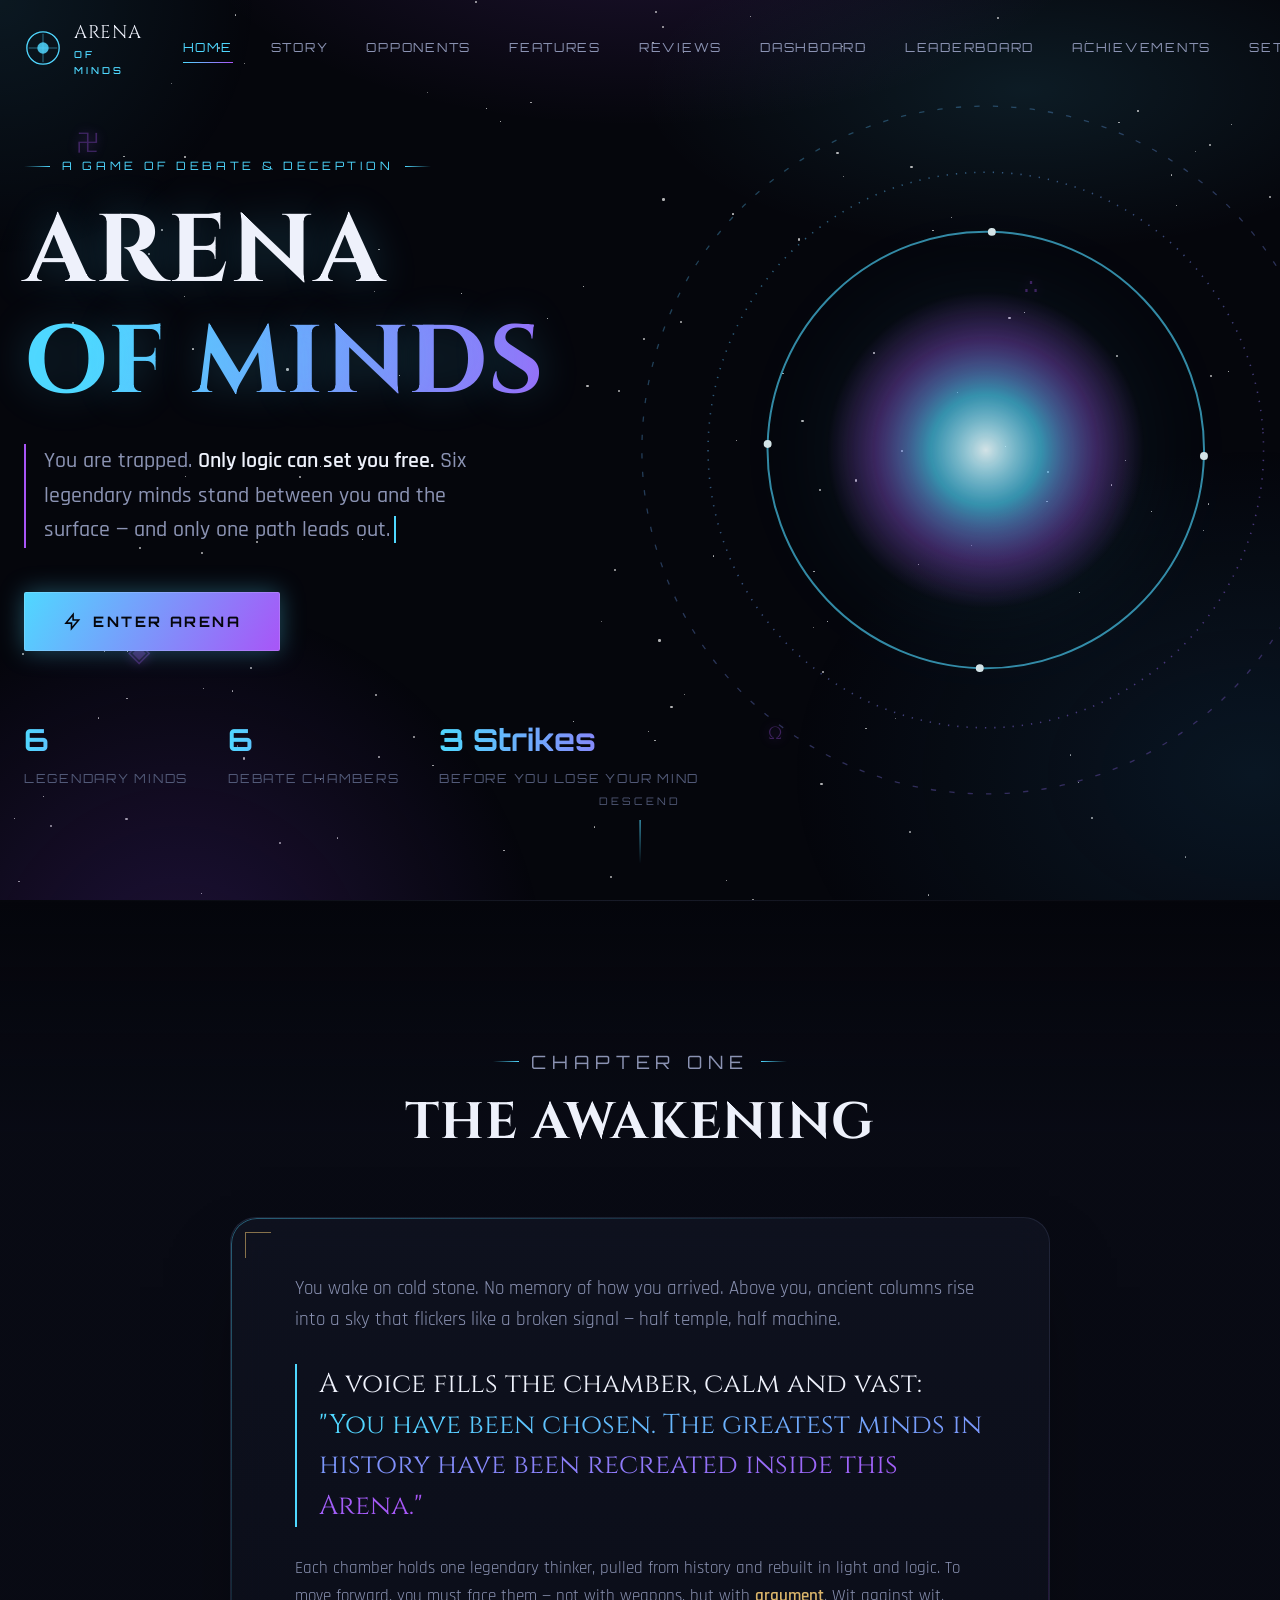
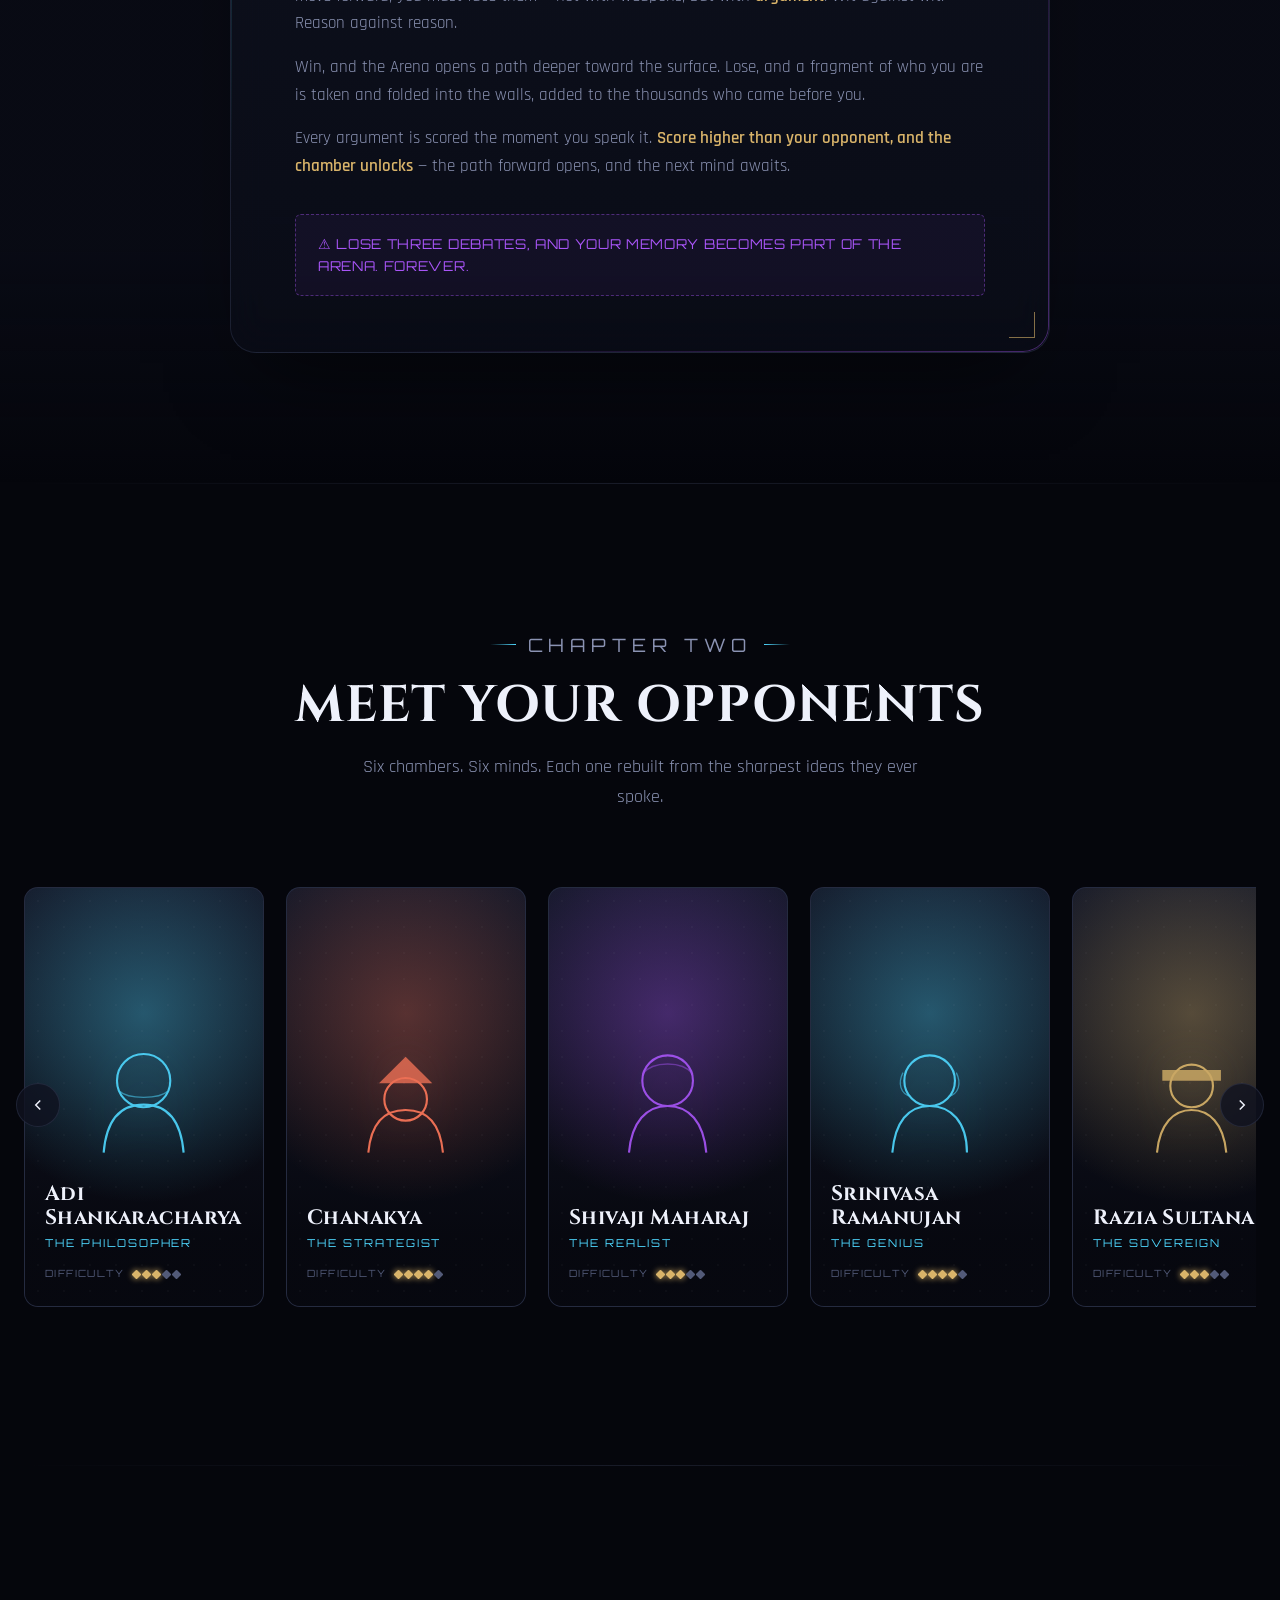
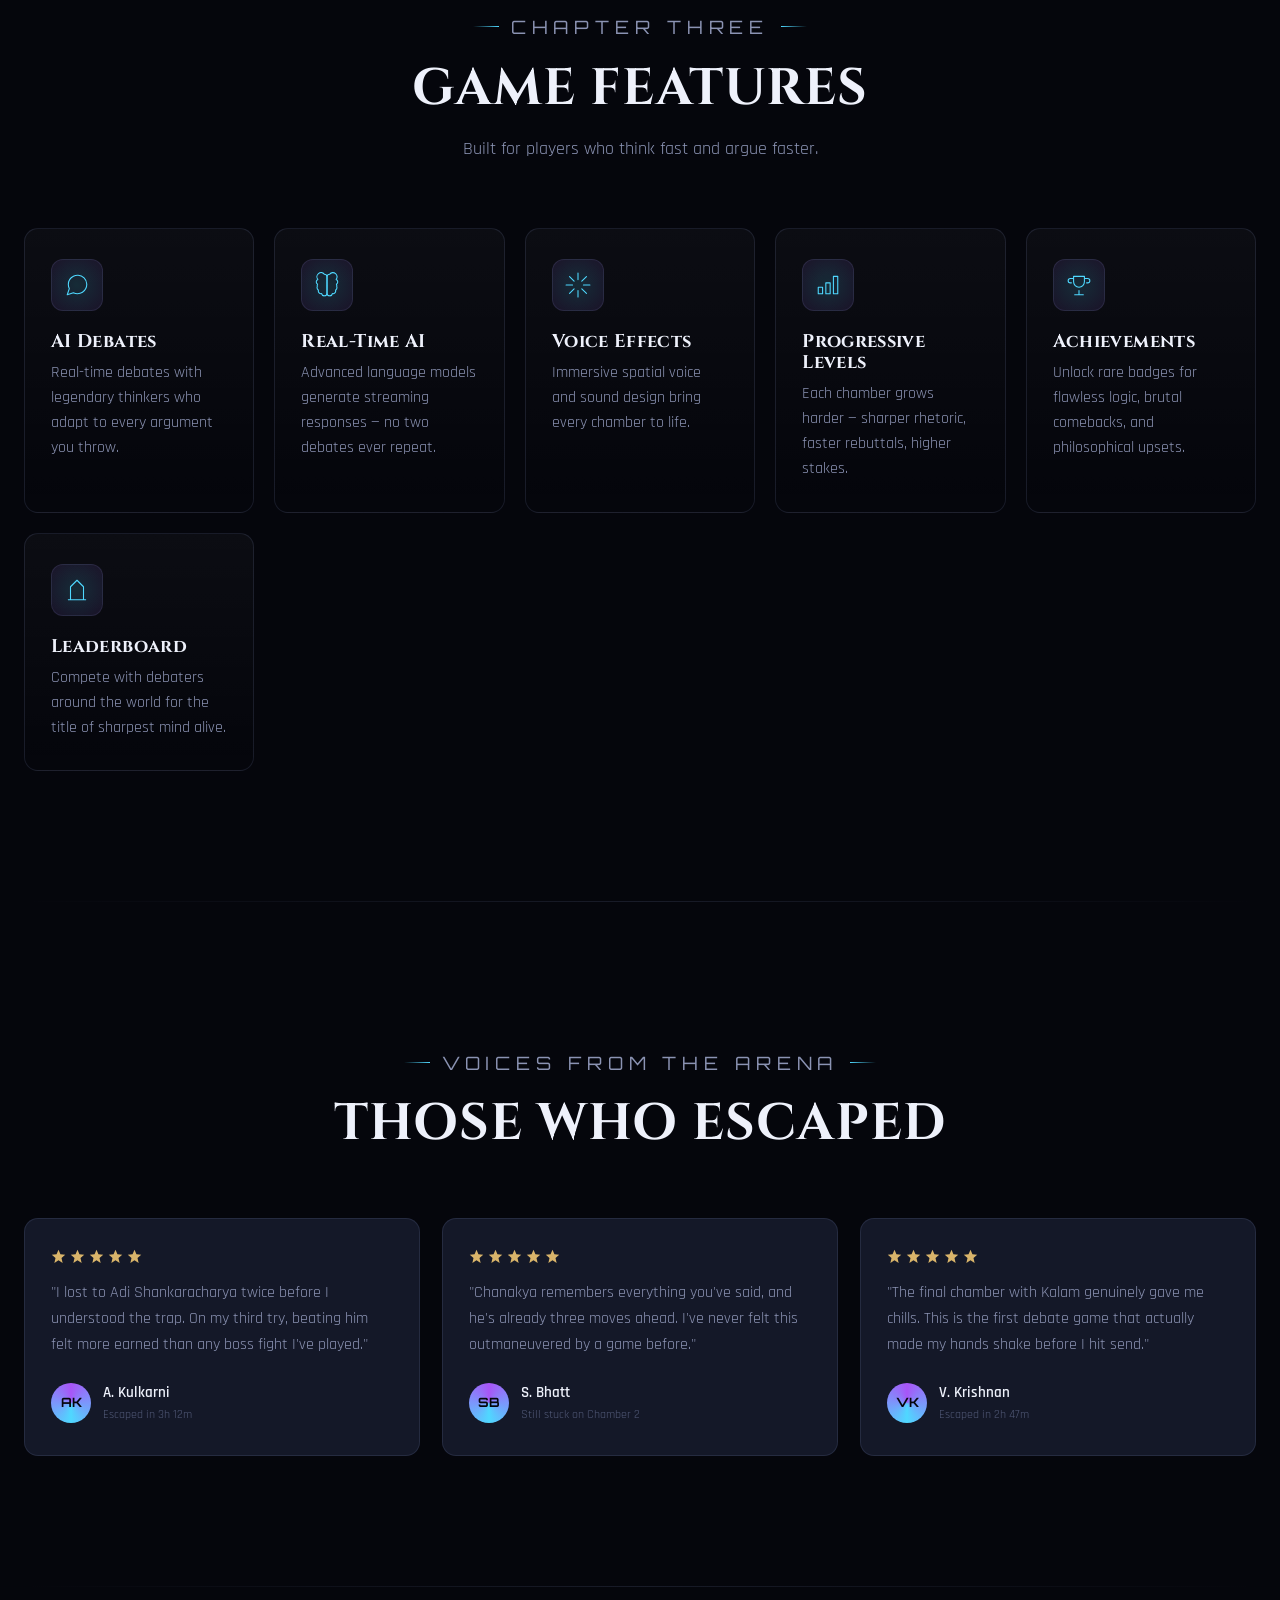
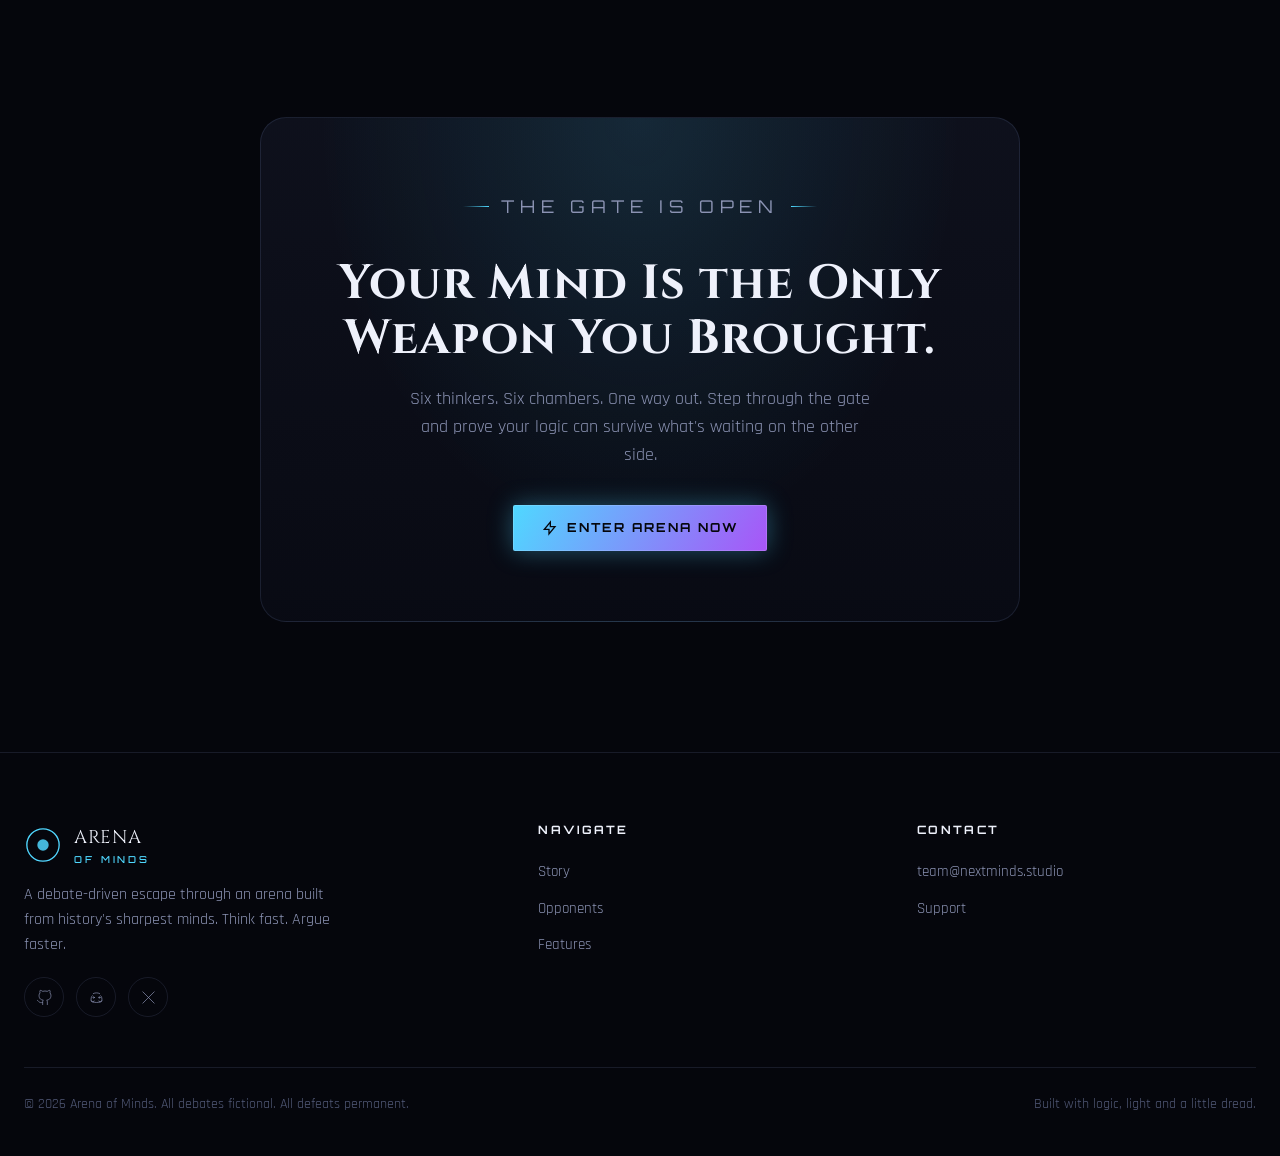
==== commit 9fa6ced7: "Refactor opponent details and clean up HTML structure Updated opponent names and quotes in the HTML " ====
--- a/index.html
+++ b/index.html
@@ -55,14 +55,13 @@
 }
 
 *,*::before,*::after{box-sizing:border-box;margin:0;padding:0;}
-html{scroll-behavior:smooth;}
+html{scroll-behavior:smooth;overflow-x:hidden;}
 body{
   background:var(--void);
   color:var(--ink-hi);
   font-family:var(--font-body);
   font-size:18px;
   line-height:1.6;
-  overflow-x:hidden;
   -webkit-font-smoothing:antialiased;
   cursor:default;
 }
@@ -315,6 +314,8 @@
 }
 .btn-ghost:hover{border-color:var(--blue-neon);box-shadow:0 0 20px rgba(79,216,255,.18);transform:translateY(-2px);}
 .btn-small{padding:9px 18px;font-size:.68rem;}
+.btn-large{padding:18px 38px;font-size:.9rem;letter-spacing:.18em;gap:12px;}
+.btn-large svg{width:19px;height:19px;}
 
 .nav-cta{display:none;}
 @media(min-width:900px){.nav-cta{display:inline-flex;}}
@@ -720,7 +721,6 @@
       <a href="#story">Story</a>
       <a href="#opponents">Opponents</a>
       <a href="#features">Features</a>
-      <a href="#screenshots">Screenshots</a>
       <a href="#testimonials">Reviews</a>
       <a href="dashboard.html">Dashboard</a>
       <a href="leaderboard.html">Leaderboard</a>
@@ -784,19 +784,15 @@
       <p class="hero-sub">You are trapped. <strong>Only logic can set you free.</strong> Six legendary minds stand between you and the surface — <span id="typed-line"></span></p>
 
       <div class="hero-actions">
-        <a href="debate-room.html" class="btn btn-primary" data-ripple>
+        <a href="debate-room.html" class="btn btn-primary btn-large" data-ripple>
           <svg width="16" height="16" viewBox="0 0 24 24" fill="none" stroke="currentColor" stroke-width="2" aria-hidden="true"><path d="M14 3v7h7l-9 11v-7H5l9-11z"/></svg>
           Enter Arena
         </a>
-        <a href="#trailer" class="btn btn-ghost" data-ripple id="trailer-btn">
-          <svg width="16" height="16" viewBox="0 0 24 24" fill="none" stroke="currentColor" stroke-width="2" aria-hidden="true"><circle cx="12" cy="12" r="10"/><polygon points="10 8 16 12 10 16 10 8" fill="currentColor" stroke="none"/></svg>
-          Watch Trailer
-        </a>
       </div>
 
       <div class="hero-stats" aria-label="Game statistics">
         <div class="stat"><b data-count="6">0</b><span>Legendary Minds</span></div>
-        <div class="stat"><b data-count="42">0</b><span>Debate Chambers</span></div>
+        <div class="stat"><b data-count="6">0</b><span>Debate Chambers</span></div>
         <div class="stat"><b data-count="3" data-suffix=" Strikes">0</b><span>Before You Lose Your Mind</span></div>
       </div>
     </div>
@@ -827,6 +823,7 @@
         <div class="story-body">
           <p>Each chamber holds one legendary thinker, pulled from history and rebuilt in light and logic. To move forward, you must face them — not with weapons, but with <strong>argument</strong>. Wit against wit. Reason against reason.</p>
           <p>Win, and the Arena opens a path deeper toward the surface. Lose, and a fragment of who you are is taken and folded into the walls, added to the thousands who came before you.</p>
+          <p>Every argument is scored the moment you speak it. <strong>Score higher than your opponent, and the chamber unlocks</strong> — the path forward opens, and the next mind awaits.</p>
         </div>
 
         <p class="story-warning">⚠ LOSE THREE DEBATES, AND YOUR MEMORY BECOMES PART OF THE ARENA. FOREVER.</p>
@@ -852,14 +849,14 @@
       </button>
 
       <div class="opponents-track" id="opponents-track" tabindex="0" role="list" aria-label="Opponent roster">
-        <!-- Card 1: Socrates -->
+        <!-- Card 1: Adi Shankaracharya -->
         <article class="opp-card" role="listitem" style="--pc1:rgba(79,216,255,.35)">
           <div class="opp-portrait" aria-hidden="true">
             <svg viewBox="0 0 100 100"><circle cx="50" cy="38" r="20" stroke="#4fd8ff" stroke-width="1.6" fill="none"/><path d="M20 92c2-24 12-36 30-36s28 12 30 36" stroke="#4fd8ff" stroke-width="1.6" fill="none"/><path d="M32 46c6 6 30 6 36 0" stroke="#4fd8ff" stroke-width="1" fill="none" opacity=".6"/></svg>
           </div>
-          <div class="opp-quote">"I know that I know nothing — and that is precisely why you will lose."</div>
+          <div class="opp-quote">"The self that argues and the self that doubts are one — dissolve that, and your argument follows."</div>
           <div class="opp-info">
-            <h3 class="opp-name">Socrates</h3>
+            <h3 class="opp-name">Adi Shankaracharya</h3>
             <p class="opp-title">The Philosopher</p>
             <div class="opp-diff">DIFFICULTY <span class="opp-stars">
               <i class="filled"></i><i class="filled"></i><i class="filled"></i><i></i><i></i>
@@ -867,14 +864,14 @@
           </div>
         </article>
 
-        <!-- Card 2: Sun Tzu -->
+        <!-- Card 2: Chanakya -->
         <article class="opp-card" role="listitem" style="--pc1:rgba(255,120,90,.3)">
           <div class="opp-portrait" aria-hidden="true">
             <svg viewBox="0 0 100 100"><path d="M30 40 L50 20 L70 40 Z" fill="#ff785a" opacity=".8"/><circle cx="50" cy="52" r="16" stroke="#ff785a" stroke-width="1.6" fill="none"/><path d="M22 92c2-22 12-32 28-32s26 10 28 32" stroke="#ff785a" stroke-width="1.6" fill="none"/></svg>
           </div>
           <div class="opp-quote">"The debate is won before either of us speaks a word."</div>
           <div class="opp-info">
-            <h3 class="opp-name">Sun Tzu</h3>
+            <h3 class="opp-name">Chanakya</h3>
             <p class="opp-title">The Strategist</p>
             <div class="opp-diff">DIFFICULTY <span class="opp-stars">
               <i class="filled"></i><i class="filled"></i><i class="filled"></i><i class="filled"></i><i></i>
@@ -882,14 +879,14 @@
           </div>
         </article>
 
-        <!-- Card 3: Machiavelli -->
+        <!-- Card 3: Shivaji Maharaj -->
         <article class="opp-card" role="listitem" style="--pc1:rgba(168,85,247,.35)">
           <div class="opp-portrait" aria-hidden="true">
             <svg viewBox="0 0 100 100"><circle cx="50" cy="38" r="19" stroke="#a855f7" stroke-width="1.6" fill="none"/><path d="M21 92c2-23 13-35 29-35s27 12 29 35" stroke="#a855f7" stroke-width="1.6" fill="none"/><path d="M31 33c8-10 30-10 38 0" stroke="#a855f7" stroke-width="1.2" opacity=".5" fill="none"/></svg>
           </div>
-          <div class="opp-quote">"It is far safer to be feared than loved — especially by you."</div>
+          <div class="opp-quote">"Know the terrain of the argument, and the battle is already won."</div>
           <div class="opp-info">
-            <h3 class="opp-name">Machiavelli</h3>
+            <h3 class="opp-name">Shivaji Maharaj</h3>
             <p class="opp-title">The Realist</p>
             <div class="opp-diff">DIFFICULTY <span class="opp-stars">
               <i class="filled"></i><i class="filled"></i><i class="filled"></i><i></i><i></i>
@@ -897,14 +894,14 @@
           </div>
         </article>
 
-        <!-- Card 4: Einstein -->
+        <!-- Card 4: Ramanujan -->
         <article class="opp-card" role="listitem" style="--pc1:rgba(79,216,255,.35)">
           <div class="opp-portrait" aria-hidden="true">
             <svg viewBox="0 0 100 100"><circle cx="50" cy="38" r="19" stroke="#4fd8ff" stroke-width="1.6" fill="none"/><path d="M22 92c2-23 12-35 28-35s28 12 28 35" stroke="#4fd8ff" stroke-width="1.6" fill="none"/><path d="M30 32c-4 8-2 16 6 18M70 32c4 8 2 16-6 18" stroke="#4fd8ff" stroke-width="1" opacity=".6" fill="none"/></svg>
           </div>
-          <div class="opp-quote">"Logic will get you from A to B. Imagination will get you nowhere near escape."</div>
+          <div class="opp-quote">"Numbers came to me in dreams. Your argument won't survive daylight."</div>
           <div class="opp-info">
-            <h3 class="opp-name">Einstein</h3>
+            <h3 class="opp-name">Srinivasa Ramanujan</h3>
             <p class="opp-title">The Genius</p>
             <div class="opp-diff">DIFFICULTY <span class="opp-stars">
               <i class="filled"></i><i class="filled"></i><i class="filled"></i><i class="filled"></i><i></i>
@@ -912,14 +909,14 @@
           </div>
         </article>
 
-        <!-- Card 5: Cleopatra -->
+        <!-- Card 5: Razia Sultana -->
         <article class="opp-card" role="listitem" style="--pc1:rgba(217,180,106,.35)">
           <div class="opp-portrait" aria-hidden="true">
             <svg viewBox="0 0 100 100"><path d="M28 30h44v8H28z" fill="#d9b46a" opacity=".85"/><circle cx="50" cy="42" r="16" stroke="#d9b46a" stroke-width="1.6" fill="none"/><path d="M24 92c2-22 13-32 26-32s24 10 26 32" stroke="#d9b46a" stroke-width="1.6" fill="none"/></svg>
           </div>
-          <div class="opp-quote">"I have outlasted empires. Your argument will not outlast this hour."</div>
+          <div class="opp-quote">"I claimed a throne no one thought a woman could hold. This debate is nothing."</div>
           <div class="opp-info">
-            <h3 class="opp-name">Cleopatra</h3>
+            <h3 class="opp-name">Razia Sultana</h3>
             <p class="opp-title">The Sovereign</p>
             <div class="opp-diff">DIFFICULTY <span class="opp-stars">
               <i class="filled"></i><i class="filled"></i><i class="filled"></i><i></i><i></i>
@@ -927,14 +924,14 @@
           </div>
         </article>
 
-        <!-- Card 6: Tesla -->
+        <!-- Card 6: APJ Abdul Kalam -->
         <article class="opp-card" role="listitem" style="--pc1:rgba(79,216,255,.4)">
           <div class="opp-portrait" aria-hidden="true">
             <svg viewBox="0 0 100 100"><circle cx="50" cy="38" r="18" stroke="#4fd8ff" stroke-width="1.6" fill="none"/><path d="M23 92c2-22 12-33 27-33s25 11 27 33" stroke="#4fd8ff" stroke-width="1.6" fill="none"/><path d="M50 8 L54 22 L46 22 Z" fill="#4fd8ff" opacity=".8"/></svg>
           </div>
-          <div class="opp-quote">"The present is theirs. The future — and this debate — is mine."</div>
+          <div class="opp-quote">"Dream big, but you will need more than dreams to defeat me here."</div>
           <div class="opp-info">
-            <h3 class="opp-name">Nikola Tesla</h3>
+            <h3 class="opp-name">APJ Abdul Kalam</h3>
             <p class="opp-title">The Inventor</p>
             <div class="opp-diff">DIFFICULTY <span class="opp-stars">
               <i class="filled"></i><i class="filled"></i><i class="filled"></i><i class="filled"></i><i></i>
@@ -998,53 +995,6 @@
 
 <div class="divider" aria-hidden="true"></div>
 
-<!-- ============================= SCREENSHOTS ============================= -->
-<section id="screenshots" aria-labelledby="screens-heading">
-  <div class="container">
-    <div class="section-head reveal">
-      <p class="eyebrow">Chapter Four</p>
-      <h2 id="screens-heading">Inside the Chambers</h2>
-      <p>A glimpse of what waits beyond the gate.</p>
-    </div>
-
-    <div class="screens-grid reveal-stagger">
-      <figure class="screen" style="--sc1:rgba(79,216,255,.35);--sc2:rgba(168,85,247,.25)">
-        <div class="screen-fill"></div><div class="screen-grid-lines"></div>
-        <div class="screen-glow" style="width:160px;height:160px;top:20%;left:15%;background:radial-gradient(circle,#4fd8ff,transparent 70%);"></div>
-        <span class="screen-tag">CHAMBER 01</span>
-        <span class="screen-label">The Philosopher's Hall</span>
-        <div class="screen-play" aria-hidden="true"><span><svg width="20" height="20" viewBox="0 0 24 24" fill="#eef1fb"><polygon points="6 4 20 12 6 20"/></svg></span></div>
-      </figure>
-
-      <figure class="screen" style="--sc1:rgba(255,120,90,.3);--sc2:rgba(217,180,106,.25)">
-        <div class="screen-fill"></div><div class="screen-grid-lines"></div>
-        <div class="screen-glow" style="width:180px;height:180px;bottom:10%;right:10%;background:radial-gradient(circle,#ff785a,transparent 70%);animation-delay:1.2s;"></div>
-        <span class="screen-tag">CHAMBER 09</span>
-        <span class="screen-label">War Room of Sun Tzu</span>
-        <div class="screen-play" aria-hidden="true"><span><svg width="20" height="20" viewBox="0 0 24 24" fill="#eef1fb"><polygon points="6 4 20 12 6 20"/></svg></span></div>
-      </figure>
-
-      <figure class="screen" style="--sc1:rgba(168,85,247,.35);--sc2:rgba(79,216,255,.2)">
-        <div class="screen-fill"></div><div class="screen-grid-lines"></div>
-        <div class="screen-glow" style="width:150px;height:150px;top:30%;right:20%;background:radial-gradient(circle,#a855f7,transparent 70%);animation-delay:2.4s;"></div>
-        <span class="screen-tag">CHAMBER 17</span>
-        <span class="screen-label">Machiavelli's Court</span>
-        <div class="screen-play" aria-hidden="true"><span><svg width="20" height="20" viewBox="0 0 24 24" fill="#eef1fb"><polygon points="6 4 20 12 6 20"/></svg></span></div>
-      </figure>
-
-      <figure class="screen" style="--sc1:rgba(79,216,255,.4);--sc2:rgba(168,85,247,.3)">
-        <div class="screen-fill"></div><div class="screen-grid-lines"></div>
-        <div class="screen-glow" style="width:170px;height:170px;bottom:15%;left:15%;background:radial-gradient(circle,#4fd8ff,transparent 70%);animation-delay:.6s;"></div>
-        <span class="screen-tag">FINAL CHAMBER</span>
-        <span class="screen-label">The Gate of Tesla</span>
-        <div class="screen-play" aria-hidden="true"><span><svg width="20" height="20" viewBox="0 0 24 24" fill="#eef1fb"><polygon points="6 4 20 12 6 20"/></svg></span></div>
-      </figure>
-    </div>
-  </div>
-</section>
-
-<div class="divider" aria-hidden="true"></div>
-
 <!-- ============================= TESTIMONIALS ============================= -->
 <section id="testimonials" aria-labelledby="testi-heading">
   <div class="container">
@@ -1062,10 +1012,10 @@
           <svg viewBox="0 0 20 20"><polygon points="10,1 12.6,7 19,7.5 14,12 15.5,18.5 10,15 4.5,18.5 6,12 1,7.5 7.4,7"/></svg>
           <svg viewBox="0 0 20 20"><polygon points="10,1 12.6,7 19,7.5 14,12 15.5,18.5 10,15 4.5,18.5 6,12 1,7.5 7.4,7"/></svg>
         </div>
-        <p>"I lost to Socrates four times before I understood the trap. When I finally beat him, it felt more earned than any boss fight I've played."</p>
+        <p>"I lost to Adi Shankaracharya twice before I understood the trap. On my third try, beating him felt more earned than any boss fight I've played."</p>
         <div class="testi-person">
-          <span class="testi-avatar" aria-hidden="true">RK</span>
-          <div><div class="testi-name">R. Kessler</div><div class="testi-role">Escaped in 6h 42m</div></div>
+          <span class="testi-avatar" aria-hidden="true">AK</span>
+          <div><div class="testi-name">A. Kulkarni</div><div class="testi-role">Escaped in 3h 12m</div></div>
         </div>
       </article>
 
@@ -1077,10 +1027,10 @@
           <svg viewBox="0 0 20 20"><polygon points="10,1 12.6,7 19,7.5 14,12 15.5,18.5 10,15 4.5,18.5 6,12 1,7.5 7.4,7"/></svg>
           <svg viewBox="0 0 20 20"><polygon points="10,1 12.6,7 19,7.5 14,12 15.5,18.5 10,15 4.5,18.5 6,12 1,7.5 7.4,7"/></svg>
         </div>
-        <p>"Machiavelli reads your last five arguments and turns them against you. The AI doesn't feel scripted — it feels like it's actually thinking."</p>
+        <p>"Chanakya remembers everything you've said, and he's already three moves ahead. I've never felt this outmaneuvered by a game before."</p>
         <div class="testi-person">
-          <span class="testi-avatar" aria-hidden="true">MO</span>
-          <div><div class="testi-name">M. Osei</div><div class="testi-role">Still trapped on Chamber 17</div></div>
+          <span class="testi-avatar" aria-hidden="true">SB</span>
+          <div><div class="testi-name">S. Bhatt</div><div class="testi-role">Still stuck on Chamber 2</div></div>
         </div>
       </article>
 
@@ -1092,10 +1042,10 @@
           <svg viewBox="0 0 20 20"><polygon points="10,1 12.6,7 19,7.5 14,12 15.5,18.5 10,15 4.5,18.5 6,12 1,7.5 7.4,7"/></svg>
           <svg viewBox="0 0 20 20"><polygon points="10,1 12.6,7 19,7.5 14,12 15.5,18.5 10,15 4.5,18.5 6,12 1,7.5 7.4,7"/></svg>
         </div>
-        <p>"The voice acting on Tesla's final chamber gave me chills. This is the first 'debate game' that actually feels tense."</p>
+        <p>"The final chamber with Kalam genuinely gave me chills. This is the first debate game that actually made my hands shake before I hit send."</p>
         <div class="testi-person">
-          <span class="testi-avatar" aria-hidden="true">JL</span>
-          <div><div class="testi-name">J. Lindqvist</div><div class="testi-role">Escaped in 4h 05m</div></div>
+          <span class="testi-avatar" aria-hidden="true">VK</span>
+          <div><div class="testi-name">V. Krishnan</div><div class="testi-role">Escaped in 2h 47m</div></div>
         </div>
       </article>
     </div>
@@ -1110,7 +1060,7 @@
     <div class="final-cta-panel reveal">
       <p class="eyebrow">The Gate Is Open</p>
       <h2 id="cta-heading">Your Mind Is the Only Weapon You Brought.</h2>
-      <p>Six thinkers. Forty-two chambers. One way out. Step through the gate and prove your logic can survive what's waiting on the other side.</p>
+      <p>Six thinkers. Six chambers. One way out. Step through the gate and prove your logic can survive what's waiting on the other side.</p>
       <a href="debate-room.html" class="btn btn-primary" data-ripple>
         <svg width="16" height="16" viewBox="0 0 24 24" fill="none" stroke="currentColor" stroke-width="2" aria-hidden="true"><path d="M14 3v7h7l-9 11v-7H5l9-11z"/></svg>
         Enter Arena Now
@@ -1155,15 +1105,12 @@
         <a href="#story">Story</a>
         <a href="#opponents">Opponents</a>
         <a href="#features">Features</a>
-        <a href="#screenshots">Screenshots</a>
       </div>
 
       <div class="footer-col">
         <h4>Contact</h4>
-        <a href="mailto:hello@arenaofminds.game">hello@arenaofminds.game</a>
-        <a href="#">Press Kit</a>
+        <a href="mailto:team@nextminds.studio">team@nextminds.studio</a>
         <a href="#">Support</a>
-        <a href="#">GitHub Repository</a>
       </div>
     </div>
 
@@ -1407,13 +1354,6 @@
   prevBtn.addEventListener('click', function(){ scrollTrack(-1); });
   nextBtn.addEventListener('click', function(){ scrollTrack(1); });
 
-  /* ===================== WATCH TRAILER (placeholder scroll-to) ===================== */
-  var trailerBtn = document.getElementById('trailer-btn');
-  trailerBtn.addEventListener('click', function(e){
-    e.preventDefault();
-    document.getElementById('screenshots').scrollIntoView({behavior:'smooth'});
-  });
-
   /* ===================== SMOOTH SCROLL FOR ANCHOR LINKS ===================== */
   document.querySelectorAll('a[href^="#"]').forEach(function(a){
     a.addEventListener('click', function(e){
